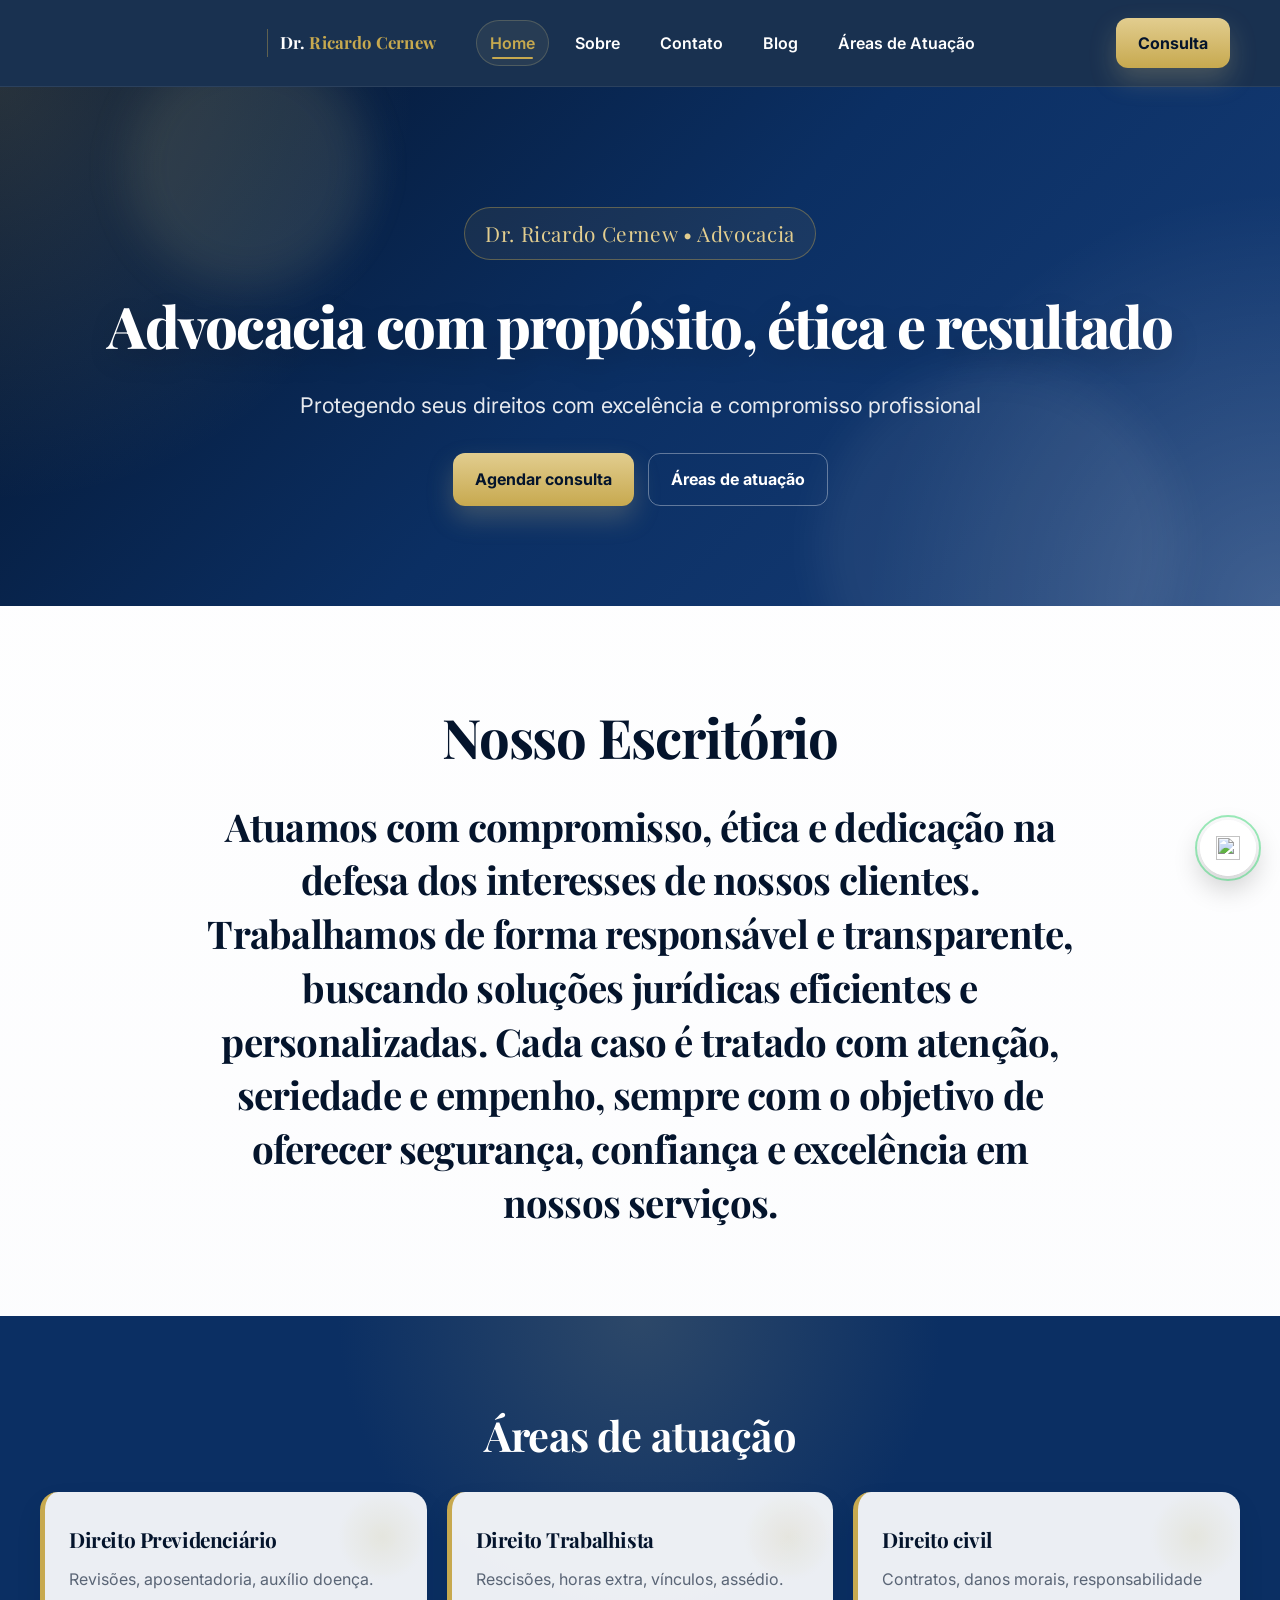
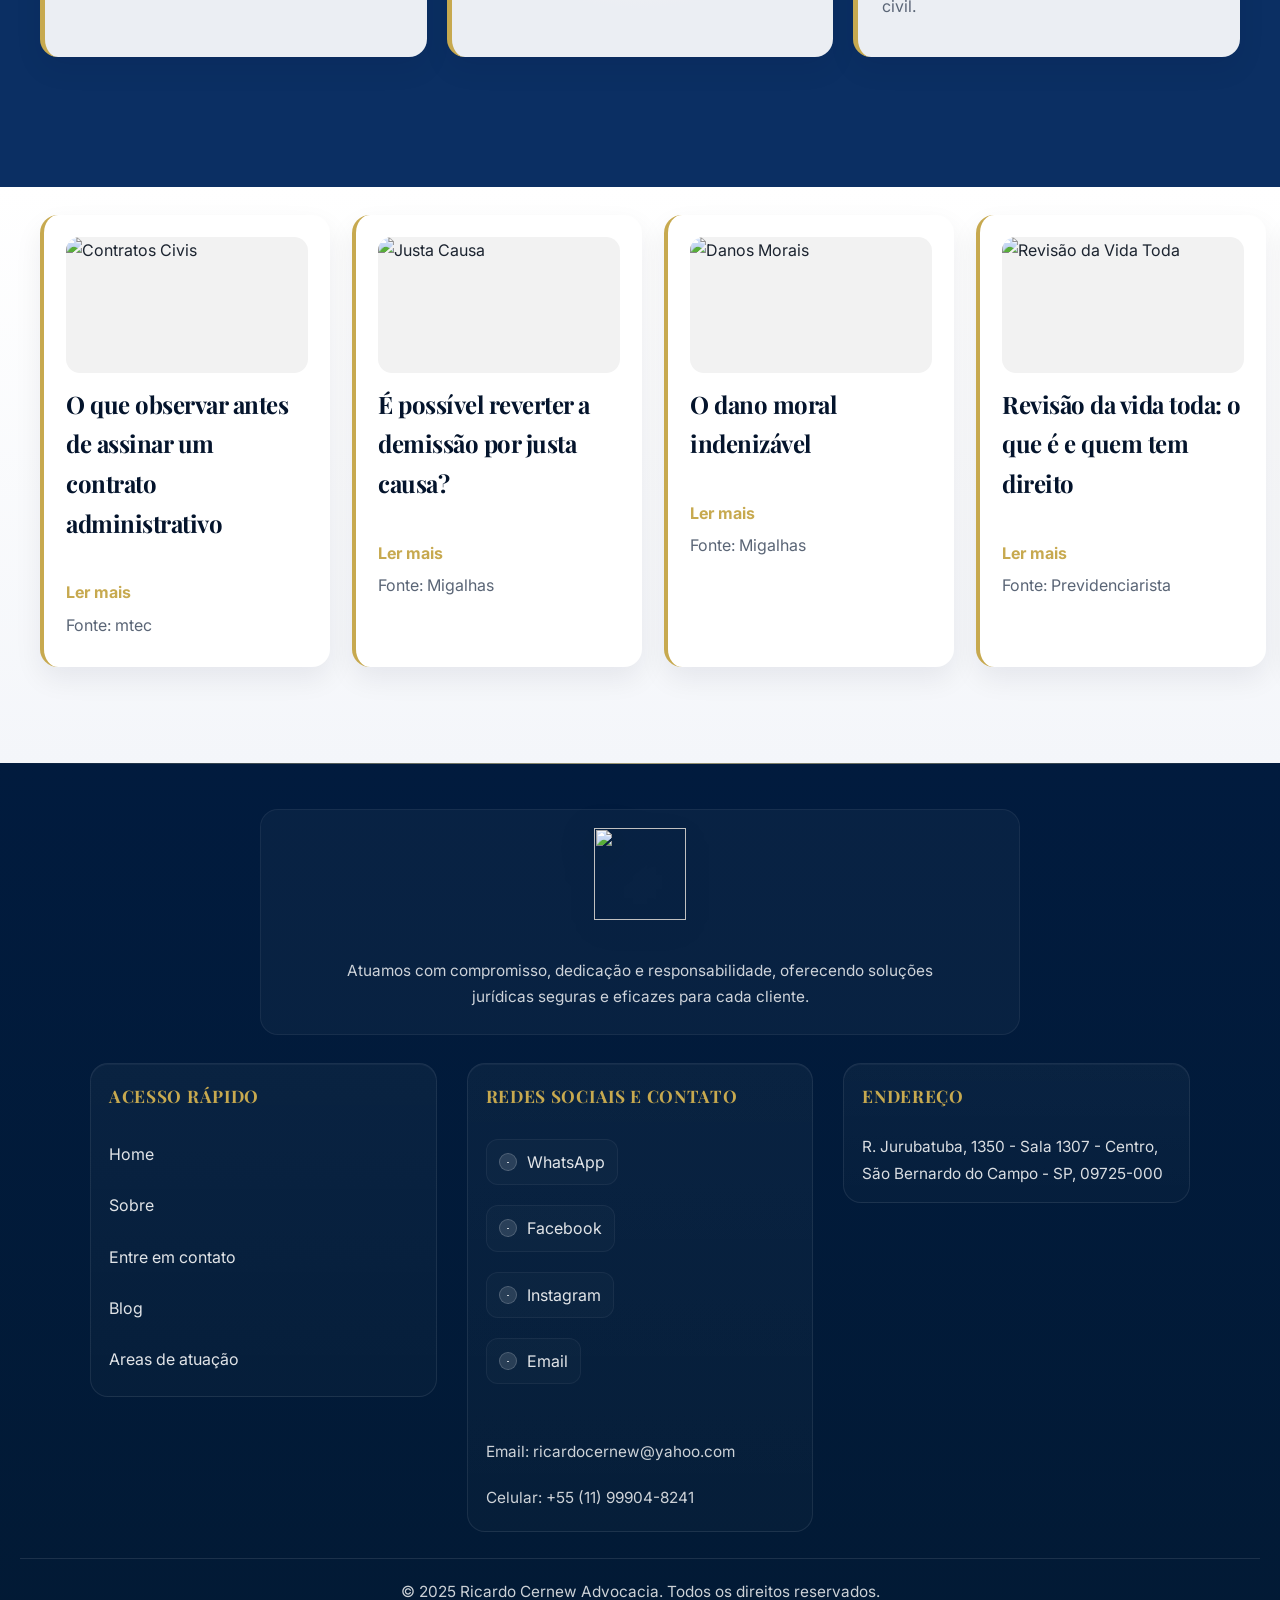
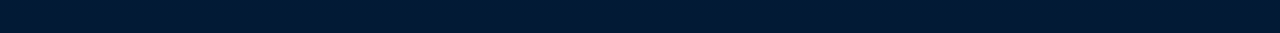
==== index.html @ 45235223 "Add files via upload" ====
<!DOCTYPE html>
<html lang="pt-BR">

<head>
    <meta charset="UTF-8">
    <meta name="viewport" content="width=device-width, initial-scale=1.0">
    <title>Ricardo Cernew</title>
    <link rel="stylesheet" href="style.css">
</head>

<body>




    <!--cabeçario-->
    <header class="menu-header">
        <div class="menu-left">
            <a href="index.html">
                <img src="icons/logo nome ricardo.png" alt="">
            </a>
            <span class="nome-doutor">Dr. <span>Ricardo Cernew</span></span>
            <!--<h2>RICARDO CERNEW</h2>-->
        </div>

        <nav class="menu-center">
            <a href="index.html" class="ativo">Home</a>
            <a href="sobre.html" class="nav-center">Sobre</a>
            <a href="contato.html" class="nav-center">Contato</a>
            <a href="blog.html" class="nav-center">Blog</a>
            <a href="atuação.html" class="nav-center">Áreas de Atuação</a>
        </nav>

        <div class="menu-right">
            <a href="login.html" class="btn-consulta">Consulta</a>
        </div>
    </header>

    <!--fim cabeçario-->






    <!--conteudo-->

    <section class="hero">
        <div>
            <span class="kicker">Dr. Ricardo Cernew • Advocacia</span>
            <h1>Advocacia com propósito, ética e resultado</h1>
            <p>Protegendo seus direitos com excelência e compromisso profissional</p>
            <div class="hero-actions">
                <a href="contato.html" class="btn-consulta">Agendar consulta</a>
                <a href="atuação.html" class="btn-outline">Áreas de atuação</a>
            </div>
        </div>
    </section>


    <section> <!--sobre-->
        <h1>Nosso Escritório</h1>
        <h2>Atuamos com compromisso, ética e dedicação na defesa dos interesses de nossos
            clientes. Trabalhamos de forma responsável e transparente, buscando soluções jurídicas eficientes e
            personalizadas. Cada caso é tratado com atenção, seriedade e empenho, sempre com o objetivo de oferecer
            segurança, confiança e excelência em nossos serviços.

        </h2>
    </section>


    <section id="areas" class="section-hidden">
        <h2>Áreas de atuação</h2>
        <div class="areas">
            <div class="card">
                <h3>Direito Previdenciário</h3>
                <p>Revisões, aposentadoria, auxílio doença.</p>
            </div>
            <div class="card">
                <h3>Direito Trabalhista</h3>
                <p>Rescisões, horas extra, vínculos, assédio.</p>
            </div>
            <div class="card">
                <h3>Direito civil</h3>
                <p>Contratos, danos morais, responsabilidade civil.</p>
            </div>
        </div>
    </section>




    <div class="carousel-container">
        <div class="carousel">

            <article class="post">
                <div class="img-wrapper">
                    <img src="img1/businessman-reading-contract-closeup.jpg" alt="Contratos Civis">
                </div>
                <h2>O que observar antes de assinar um contrato administrativo</h2>
                <div class="fimpost">
                    <a class="lermais"
                        href="https://mtec.com.vc/blog/o-que-observar-antes-de-assinar-um-contrato-administrativo/">Ler
                        mais</a>
                        <p class="fonte">Fonte: mtec</p>
                </div>
            </article>

            <article class="post">
                <div class="img-wrapper">
                    <img src="img1/business-people-shaking-hands-together.jpg" alt="Justa Causa">
                </div>
                <h2>É possível reverter a demissão por justa causa?</h2>
                <div class="fimpost">
                    <a class="lermais"
                        href="https://www.migalhas.com.br/depeso/406994/e-possivel-reverter-a-demissao-por-justa-causa">Ler
                        mais</a>
                        <p class="fonte">Fonte: Migalhas</p>
                </div>
            </article>

            <article class="post">
                <div class="img-wrapper">
                    <img src="img1/successful-businessman-working.jpg" alt="Danos Morais">
                </div>
                <h2>O dano moral indenizável</h2>
                <div class="fimpost">
                    <a class="lermais"
                        href="https://www.migalhas.com.br/depeso/394009/o-dano-moral-indenizavel">Ler
                        mais</a>
                        <p class="fonte">Fonte: Migalhas</p>
                </div>
            </article>

            <article class="post">
                <div class="img-wrapper">
                    <img src="img1/wife-visiting-her-ill-husband.jpg" alt="Revisão da Vida Toda">
                </div>
                <h2>Revisão da vida toda: o que é e quem tem direito</h2>
                <div class="fimpost">
                    <a class="lermais"
                        href="https://previdenciarista.com/blog/revisao-vida-toda-inteira/">Ler
                        mais</a>
                    <p class="fonte">Fonte: Previdenciarista</p>
                </div>
            </article>

            <article class="post">
                <div class="img-wrapper">
                    <img src="img1/closeup-financial-consultant-going-through-paperwork-meeting-with-client.jpg"
                        alt="Auxílio Doença">
                </div>
                <h2>Auxílio doença e benefício por incapacidade, qual a diferença?</h2>
                <div class="fimpost">
                    <a class="lermais"
                        href="https://previdenciarista.com/blog/auxilio-doenca/">Ler
                        mais</a>
                    <p class="fonte">Fonte: Previdenciarista</p>
                </div>
            </article>
            <article class="post">
                <div class="img-wrapper">
                    <img src="img1/businessman-reading-contract-closeup.jpg" alt="Contratos Civis">
                </div>
                <h2>O que observar antes de assinar um contrato administrativo</h2>
                <div class="fimpost">
                    <a class="lermais"
                        href="https://mtec.com.vc/blog/o-que-observar-antes-de-assinar-um-contrato-administrativo/">Ler
                        mais</a>
                        <p class="fonte">Fonte: mtec</p>
                </div>
            </article>

            <article class="post">
                <div class="img-wrapper">
                    <img src="img1/business-people-shaking-hands-together.jpg" alt="Justa Causa">
                </div>
                <h2>É possível reverter a demissão por justa causa?</h2>
                <div class="fimpost">
                    <a class="lermais"
                        href="https://www.migalhas.com.br/depeso/406994/e-possivel-reverter-a-demissao-por-justa-causa">Ler
                        mais</a>
                        <p class="fonte">Fonte: Migalhas</p>
                </div>
            </article>

            <article class="post">
                <div class="img-wrapper">
                    <img src="img1/successful-businessman-working.jpg" alt="Danos Morais">
                </div>
                <h2>O dano moral indenizável</h2>
                <div class="fimpost">
                    <a class="lermais"
                        href="https://www.migalhas.com.br/depeso/394009/o-dano-moral-indenizavel">Ler
                        mais</a>
                        <p class="fonte">Fonte: Migalhas</p>
                </div>
            </article>

            <article class="post">
                <div class="img-wrapper">
                    <img src="img1/wife-visiting-her-ill-husband.jpg" alt="Revisão da Vida Toda">
                </div>
                <h2>Revisão da vida toda: o que é e quem tem direito</h2>
                <div class="fimpost">
                    <a class="lermais"
                        href="https://previdenciarista.com/blog/revisao-vida-toda-inteira/">Ler
                        mais</a>
                    <p class="fonte">Fonte: Previdenciarista</p>
                </div>
            </article>

            <article class="post">
                <div class="img-wrapper">
                    <img src="img1/closeup-financial-consultant-going-through-paperwork-meeting-with-client.jpg"
                        alt="Auxílio Doença">
                </div>
                <h2>Auxílio doença e benefício por incapacidade, qual a diferença?</h2>
                <div class="fimpost">
                    <a class="lermais"
                        href="https://previdenciarista.com/blog/auxilio-doenca/">Ler
                        mais</a>
                    <p class="fonte">Fonte: Previdenciarista</p>
                </div>
            </article>
        </div>
    </div>

    <!--fim conteudo-->
    
    <!--rodapé-->

    <footer>


        <div class="frase"><!--logotipo e frase do ricardo-->
            <img src="icons/logo ricardo.jpg" alt=""> <br>

            <!--<p>“Defendendo seus direitos com seriedade, integridade e dedicação.”</p> -->
            <p>Atuamos com compromisso, dedicação e responsabilidade, oferecendo soluções jurídicas seguras e eficazes
                para cada cliente.</p>
        </div>



        <div class="rodape">

            <div class="acesso-rapido">
                <h3>Acesso rápido</h3>

                <a href="index.html">Home</a>
                <a href="sobre.html">Sobre</a>
                <a href="contato.html">Entre em contato</a> 
                <a href="blog.html">Blog</a>
                <a href="atuação.html">Areas de atuação</a>
            </div>

            <div class="rede-social">

                <h3>Redes sociais e contato</h3>

                <!--icones das redes sociais-->
                <a href="https://wa.me/5511999048241" target="_blank">
                    <img src="icons/icon whatsapp.png" alt="" class="icone"> WhatsApp <!--watsapp-->
                </a>

                <a href="https://facebook.com/ricardocernew.2020" target="_blank">
                    <img src="icons/icon facebook.png" alt="" class="icone"> Facebook <!--facebook-->
                </a>

                <a href="https://instagram.com/ricardocernewadvocacia" target="_blank">
                    <img src="icons/icon instagram.png" alt="" class="icone"> Instagram <!--instagran-->
                </a>

                <a href="mailto:ricardocernew@yahoo.com" target="_blank">
                    <img src="icons/icon email.png" alt="" class="icone"> Email <!--email-->
                </a>
                <br>

                <p>Email: ricardocernew@yahoo.com</p>
                <p>Celular: +55 (11) 99904-8241</p>

            </div>


            <div class="endereço">
                <h3>Endereço</h3>
                <p>R. Jurubatuba, 1350 - Sala 1307 - Centro, São Bernardo do Campo - SP, 09725-000</p>

            </div>


        </div>



        <div class="copy">
            <p>&copy; 2025 Ricardo Cernew Advocacia. Todos os direitos reservados.</p>
        </div>

    </footer>


    <!-- fim rodapé-->



    <div> <!--icone watsapp fixo final da pagina-->
        <a href="https://wa.me/5511999048241" class="whatsapp-flutuante" target="_blank">
            <img src="icons/icon whatsapp.png" alt="">
        </a>

    </div>


    <script src="js/site.js"></script>
    <script src="js/index.js"></script>



</body>

</html>
---- style.css ----
@import url("https://fonts.googleapis.com/css2?family=Playfair+Display:wght@600;700;800&family=Inter:wght@400;500;600;700;800&display=swap");

:root {
  --navy-950: #04142c;
  --navy-900: #0b2f63;
  --navy-800: #173e79;
  --gold-500: #ad8a3f;
  --gold-400: #c7a94f;
  --gold-300: #e2cd8f;
  --offwhite: #f7f8fb;
  --white: #ffffff;
  --text: #1c2430;
  --muted: #5a6576;
  --soft-border: rgba(4, 20, 44, 0.1);
  --soft-shadow: 0 20px 44px rgba(4, 20, 44, 0.1);
  --card-shadow: 0 12px 28px rgba(4, 20, 44, 0.07);
  --font-serif: "Playfair Display", "Georgia", serif;
  --font-sans: "Inter", "Segoe UI", Arial, Helvetica, sans-serif;
}

/* RESET & BASE */
* {
  box-sizing: border-box;
}

html {
  scroll-behavior: smooth;
}

body {
  margin: 0;
  background: linear-gradient(180deg, #fff 0%, #f8f9fc 100%);
  color: var(--text);
  font-family: var(--font-sans);
  line-height: 1.65;
  -webkit-font-smoothing: antialiased;
}

/* Assinatura / nome do Dr. Ricardo Cernew em destaque */
.assinatura {
  font-family: var(--font-serif);
  font-weight: 700;
}

.destaque-dourado {
  color: var(--gold-400);
}

/* Sistema de animação por scroll (reveal) */
.reveal {
  opacity: 0;
  transform: translateY(24px);
  transition: opacity 0.7s ease, transform 0.7s ease;
  will-change: opacity, transform;
}

.reveal.is-visible {
  opacity: 1;
  transform: translateY(0);
}

.reveal-stagger.is-visible > * {
  animation: fadeUp 0.6s ease both;
}

.reveal-stagger.is-visible > *:nth-child(1) { animation-delay: 0.02s; }
.reveal-stagger.is-visible > *:nth-child(2) { animation-delay: 0.1s; }
.reveal-stagger.is-visible > *:nth-child(3) { animation-delay: 0.18s; }
.reveal-stagger.is-visible > *:nth-child(4) { animation-delay: 0.26s; }
.reveal-stagger.is-visible > *:nth-child(5) { animation-delay: 0.34s; }
.reveal-stagger.is-visible > *:nth-child(6) { animation-delay: 0.42s; }

@media (prefers-reduced-motion: reduce) {
  .reveal, .reveal-stagger > * {
    opacity: 1 !important;
    transform: none !important;
    animation: none !important;
    transition: none !important;
  }
}

img {
  max-width: 100%;
  display: block;
}

a {
  transition: color 0.2s ease, transform 0.2s ease, box-shadow 0.2s ease, background 0.2s ease;
}

h1,
h2,
h3 {
  color: var(--navy-950);
  margin: 0 0 14px;
  letter-spacing: -0.02em;
  font-family: var(--font-serif);
}

p {
  color: var(--muted);
  line-height: 1.7;
  margin: 6px 0;
}

button,
.btn,
input,
select,
textarea {
  font: inherit;
}

/* Layout global */
section,
.previdenciario,
.trabalhista,
.civil {
  padding: 84px 40px;
  background: transparent;
}

section h1 {
  font-size: clamp(2.2rem, 3vw + 1rem, 3.4rem);
  text-align: center;
  margin-bottom: 18px;
}

section h2 {
  max-width: 900px;
  margin: 0 auto;
  text-align: center;
  font-size: clamp(1.5rem, 2vw + 0.8rem, 2.5rem);
  line-height: 1.4;
  font-weight: 700;
}

.section-hidden {
  background: radial-gradient(circle at top, rgba(199, 186, 131, 0.18), rgba(11, 47, 99, 0.95) 38%), #0b2f63;
  padding: 90px 40px 100px;
}

.section-hidden h2 {
  color: white;
  font-size: clamp(2rem, 2vw + 1rem, 3rem);
  margin-bottom: 28px;
}

.areas {
  display: grid;
  grid-template-columns: repeat(3, minmax(0, 1fr));
  gap: 20px;
  max-width: 1200px;
  margin: 0 auto;
}

.carousel-container {
  width: 100%;
  overflow: hidden;
  background: linear-gradient(180deg, #ffffff 0%, #f4f6fa 100%);
  padding-bottom: 14px;
}

.carousel {
  display: flex;
  gap: 22px;
  align-items: stretch;
  padding: 18px 40px 44px;
}

.carousel .post {
  min-width: 290px;
  max-width: 350px;
  display: flex;
  flex-direction: column;
  gap: 12px;
}

main.card[role="main"],
.container,
.faq {
  font-family: "Segoe UI", Arial, Helvetica, sans-serif;
}

.container {
  max-width: 1100px;
  margin: 0 auto 28px;
  padding: 0 20px;
}

.container > .card {
  display: grid;
  grid-template-columns: 1fr 1.25fr;
  gap: 28px;
  align-items: center;
  padding: 28px;
  border-left: 5px solid var(--gold-400);
  border-radius: 18px;
  background: rgba(255, 255, 255, 0.9);
  box-shadow: var(--soft-shadow);
}

.container .address {
  color: var(--muted);
  margin-top: 8px;
  font-size: 1.06rem;
}

.container .actions {
  display: flex;
  flex-wrap: wrap;
  gap: 12px;
  margin-top: 16px;
}

.container .meta {
  color: #7b8594;
  font-size: 13px;
  margin-top: 12px;
}

.areas .card {
  background: rgba(255, 255, 255, 0.92);
  border-left: 5px solid var(--gold-400);
  padding: 30px 24px;
  border-radius: 18px;
  box-shadow: var(--card-shadow);
  transition: transform 0.25s ease, box-shadow 0.25s ease;
  position: relative;
  overflow: hidden;
}

.areas .card::before {
  content: "";
  position: absolute;
  top: 0;
  right: 0;
  width: 90px;
  height: 90px;
  background: radial-gradient(circle, rgba(199, 186, 131, 0.18), transparent 70%);
  pointer-events: none;
}

.areas .card:hover,
.valores .card:hover,
.carousel .post:hover,
.posts .post:hover,
.depoimentos .cards .card:hover {
  transform: translateY(-6px);
  box-shadow: 0 18px 36px rgba(1, 27, 62, 0.16);
}

.areas h3 {
  font-size: 1.3rem;
  margin-bottom: 10px;
}

.carousel {
  padding: 28px 40px 52px;
}

.carousel .post {
  border-radius: 18px;
  transition: transform 0.25s ease, box-shadow 0.25s ease;
  box-shadow: var(--card-shadow);
  border-left: 4px solid var(--gold-400);
  background: #ffffff;
}

section {
  padding: 86px 60px;
}

section.sobre {
  max-width: 1120px;
  margin: 0 auto;
  padding: 82px 20px 70px;
}

section.sobre h1 {
  text-align: center;
  font-weight: 800;
  letter-spacing: -0.06em;
  margin-bottom: 16px;
}

section.sobre p {
  font-size: 1.05rem;
  line-height: 1.8;
  color: var(--muted);
  max-width: 78ch;
  margin: 12px auto;
}

section.sobre h2 {
  text-align: center;
  font-size: clamp(1.8rem, 1.5vw + 1rem, 2.5rem);
  margin: 42px 0 22px;
}

/* Menu / Header */
.menu-header {
  position: sticky;
  top: 0;
  z-index: 1000;
  background: rgba(1, 27, 62, 0.9);
  backdrop-filter: blur(12px);
  -webkit-backdrop-filter: blur(12px);
  color: #fff;
  padding: 18px 50px;
  display: flex;
  align-items: center;
  justify-content: space-between;
  gap: clamp(18px, 3vw, 80px);
  flex-wrap: wrap;
  border-bottom: 1px solid rgba(255, 255, 255, 0.08);
}

.menu-left {
  display: flex;
  align-items: center;
  min-width: 180px;
}

.menu-left a {
  display: inline-flex;
  align-items: center;
}

.menu-left img {
  width: clamp(150px, 16vw, 220px);
  height: auto;
}

.menu-left .nome-doutor {
  font-family: var(--font-serif);
  font-weight: 700;
  font-size: 1.05rem;
  color: #fff;
  letter-spacing: 0.01em;
  margin-left: 12px;
  padding-left: 12px;
  border-left: 1px solid rgba(199, 169, 79, 0.4);
  white-space: nowrap;
}

.menu-left .nome-doutor span {
  color: var(--gold-400);
}

.menu-toggle {
  display: none;
  flex-direction: column;
  justify-content: center;
  gap: 5px;
  width: 40px;
  height: 40px;
  border: none;
  background: transparent;
  cursor: pointer;
  margin-left: auto;
}

.menu-toggle span {
  display: block;
  height: 2px;
  width: 100%;
  background: var(--gold-400);
  border-radius: 2px;
  transition: transform 0.25s ease, opacity 0.25s ease;
}

.menu-toggle.aberto span:nth-child(1) {
  transform: translateY(7px) rotate(45deg);
}

.menu-toggle.aberto span:nth-child(2) {
  opacity: 0;
}

.menu-toggle.aberto span:nth-child(3) {
  transform: translateY(-7px) rotate(-45deg);
}

.menu-center {
  display: flex;
  flex-wrap: wrap;
  align-items: center;
  justify-content: center;
  gap: 8px;
}

.menu-center a {
  color: #fff;
  margin: 0 2px;
  text-decoration: none;
  font-weight: 600;
  padding: 10px 14px;
  border-radius: 999px;
  position: relative;
}

.menu-center a:hover {
  color: var(--gold-400);
  background: rgba(255, 255, 255, 0.04);
}

.menu-center a.ativo {
  color: var(--gold-400);
  background: rgba(199, 186, 131, 0.08);
  box-shadow: inset 0 0 0 1px rgba(199, 186, 131, 0.25);
}

.menu-center a.ativo::after {
  content: "";
  position: absolute;
  left: 16px;
  right: 16px;
  bottom: 7px;
  height: 2px;
  background: var(--gold-400);
  border-radius: 2px;
}

.menu-right {
  margin-left: auto;
}

/* Hero */
.hero {
  position: relative;
  padding: 120px 40px 100px;
  text-align: center;
  background:
    radial-gradient(circle at top left, rgba(199, 186, 131, 0.18), transparent 30%),
    radial-gradient(circle at bottom right, rgba(255, 255, 255, 0.18), transparent 30%),
    linear-gradient(135deg, var(--navy-950) 0%, var(--navy-900) 50%, var(--navy-800) 100%);
  color: #fff;
  overflow: hidden;
}

.hero::before,
.hero::after {
  content: "";
  position: absolute;
  border-radius: 50%;
  filter: blur(20px);
  pointer-events: none;
}

.hero::before {
  width: 240px;
  height: 240px;
  background: rgba(199, 186, 131, 0.12);
  top: -40px;
  left: 10%;
}

.hero::after {
  width: 360px;
  height: 360px;
  background: rgba(255, 255, 255, 0.06);
  bottom: -120px;
  right: 8%;
}

.hero > div {
  position: relative;
  z-index: 1;
  max-width: 1100px;
  margin: 0 auto;
}

.hero .kicker {
  display: inline-flex;
  align-items: center;
  gap: 10px;
  font-family: var(--font-serif);
  font-size: clamp(1rem, 1vw + 0.6rem, 1.3rem);
  color: var(--gold-300);
  letter-spacing: 0.03em;
  margin-bottom: 18px;
  padding: 8px 20px;
  border: 1px solid rgba(199, 169, 79, 0.4);
  border-radius: 999px;
  background: rgba(199, 169, 79, 0.08);
}

.hero h1 {
  color: #fff;
  font-size: clamp(2.5rem, 4.5vw, 4.3rem);
  font-weight: 800;
  letter-spacing: -0.03em;
  margin-bottom: 14px;
  text-shadow: 0 10px 30px rgba(0, 0, 0, 0.2);
}

.hero p {
  color: rgba(255,255,255,0.9);
  font-size: clamp(1rem, 1vw + 0.7rem, 1.35rem);
  max-width: 720px;
  margin: 0 auto;
  line-height: 1.7;
}

.hero-actions {
  display: flex;
  gap: 14px;
  justify-content: center;
  flex-wrap: wrap;
  margin-top: 30px;
}

.btn-outline {
  display: inline-flex;
  align-items: center;
  justify-content: center;
  padding: 12px 22px;
  border-radius: 12px;
  border: 1px solid rgba(255, 255, 255, 0.35);
  color: #fff;
  text-decoration: none;
  font-weight: 700;
  transition: transform 0.2s ease, background 0.2s ease, border-color 0.2s ease;
}

.btn-outline:hover {
  background: rgba(255, 255, 255, 0.08);
  border-color: var(--gold-400);
  transform: translateY(-2px);
}

/* Buttons */
.btn-consulta,
.btn,
button {
  display: inline-flex;
  align-items: center;
  justify-content: center;
  text-decoration: none;
  border: none;
  border-radius: 12px;
  font-weight: 700;
  cursor: pointer;
  transition: transform 0.2s ease, box-shadow 0.2s ease, background 0.2s ease, color 0.2s ease;
}

.btn-consulta {
  background: linear-gradient(180deg, var(--gold-300) 0%, var(--gold-400) 100%);
  color: var(--navy-950);
  padding: 12px 22px;
  box-shadow: 0 12px 26px rgba(199, 186, 131, 0.26);
}

.btn-consulta:hover,
button:hover,
.btn:hover {
  transform: translateY(-2px);
  box-shadow: 0 12px 26px rgba(1, 27, 62, 0.18);
}

.card,
.post {
  background: #fff;
  border-left: 4px solid var(--gold-400);
  padding: 22px;
  border-radius: 18px;
  box-shadow: var(--card-shadow);
  margin-bottom: 30px;
  overflow: hidden;
}

button,
.btn {
  background: var(--navy-950);
  color: #fff;
  padding: 12px 18px;
  border-radius: 12px;
  font-weight: 700;
}

button:hover,
.btn:hover {
  background: var(--navy-900);
  color: #fff;
}

.post img,
.card img {
  width: 100%;
  border-radius: 12px;
  object-fit: cover;
}

.img-wrapper {
  width: 100%;
  aspect-ratio: 16/9;
  overflow: hidden;
  border-radius: 14px;
  background: #f2f2f2;
}

.img-wrapper img {
  width: 100%;
  height: 100%;
  object-fit: cover;
}

.posts {
  max-width: 1240px;
  margin: 0 auto;
  padding: 60px 20px;
  background: transparent;
  display: grid;
  grid-template-columns: repeat(2, minmax(0, 1fr));
  gap: 22px;
}

.posts .post {
  display: flex;
  flex-direction: column;
  justify-content: space-between;
  padding: 32px 28px;
  min-height: 100%;
}

.posts .post img {
  max-height: 240px;
  width: 100%;
  object-fit: cover;
  margin-top: 18px;
}

.posts .post h2 {
  font-size: clamp(1.35rem, 1vw + 0.85rem, 1.9rem);
  line-height: 1.35;
  margin-bottom: 12px;
}

.posts .post p {
  font-size: 0.96rem;
  color: var(--muted);
}

.posts .post .fonte {
  font-size: 12px;
  color: #7d8593;
  margin-top: 10px;
}

.depoimentos .cards {
  display: grid;
  grid-template-columns: repeat(12, 1fr);
  gap: 18px;
  align-items: stretch;
}

.depoimentos .cards .card {
  grid-column: span 6;
  border-left: 5px solid var(--gold-400);
  border-radius: 18px;
  padding: 24px;
  margin-bottom: 0;
  box-shadow: var(--card-shadow);
}

.perfil {
  display: flex;
  align-items: center;
  gap: 12px;
  margin-bottom: 8px;
}

.foto {
  width: 46px;
  height: 46px;
  border-radius: 50%;
  display: grid;
  place-items: center;
  font-weight: 800;
  color: var(--navy-950);
  background: rgba(199, 186, 131, 0.22);
  border: 1px solid rgba(199, 186, 131, 0.7);
}

.perfil h3 {
  margin: 0;
  font-size: 1rem;
  font-weight: 800;
}

.perfil img,
.icogoogle,
.ico-google img,
.google {
  width: 20px !important;
  height: 20px !important;
  object-fit: contain !important;
  opacity: 0.95;
}

.stars {
  font-size: 14px;
  letter-spacing: 2.5px;
  color: var(--gold-400);
  margin: 8px 0 12px;
}

.avaliacoes {
  margin: 50px auto 0;
  display: block;
  padding: 14px 24px;
  border-radius: 12px;
  min-width: 260px;
  box-shadow: 0 12px 25px rgba(1, 27, 62, 0.1);
}

.input-box {
  margin: 14px 0;
}

.input-box label {
  font-weight: 700;
  color: var(--navy-950);
  display: block;
  margin-bottom: 6px;
}

input,
select,
textarea {
  width: 100%;
  padding: 12px 14px;
  border-radius: 12px;
  border: 1px solid rgba(1, 27, 62, 0.16);
  background: #fff;
  transition: border-color 0.2s ease, box-shadow 0.2s ease;
}

input:focus,
textarea:focus,
select:focus {
  outline: none;
  border-color: rgba(199, 186, 131, 0.9);
  box-shadow: 0 0 0 4px rgba(199, 186, 131, 0.2);
}

/* WhatsApp floating */
.whatsapp-flutuante {
  position: fixed;
  right: 24px;
  bottom: 24px;
  width: 56px;
  height: 56px;
  display: flex;
  align-items: center;
  justify-content: center;
  background: rgba(255,255,255,0.96);
  backdrop-filter: blur(8px);
  -webkit-backdrop-filter: blur(8px);
  border-radius: 50%;
  text-decoration: none;
  box-shadow: 0 12px 28px rgba(0, 0, 0, 0.2);
  border: 1px solid rgba(255, 255, 255, 0.5);
  z-index: 9999;
}

.whatsapp-flutuante img {
  width: 24px;
  height: 24px;
  object-fit: contain;
  opacity: 0.95;
}

.whatsapp-flutuante:hover {
  background: rgba(220, 248, 198, 0.9);
  transform: translateY(-2px);
  box-shadow: 0 16px 30px rgba(0, 0, 0, 0.25);
}

.whatsapp-flutuante::before {
  content: "";
  position: absolute;
  inset: -6px;
  border-radius: 50%;
  border: 2px solid rgba(37, 211, 102, 0.45);
  animation: pulseWpp 2.4s ease-out infinite;
}

@keyframes pulseWpp {
  0% { transform: scale(0.9); opacity: 0.8; }
  70% { transform: scale(1.35); opacity: 0; }
  100% { opacity: 0; }
}

@media (prefers-reduced-motion: reduce) {
  .whatsapp-flutuante::before { animation: none; }
}

main.card[role="main"] {
  max-width: 960px;
  margin: 46px auto 24px;
  padding: 36px 30px;
  border-left-width: 5px;
  border-radius: 20px;
  box-shadow: var(--soft-shadow);
}

main.card[role="main"] #title {
  font-size: clamp(2rem, 2vw + 1rem, 3rem);
  margin-bottom: 10px;
}

main.card[role="main"] .lead {
  color: var(--muted);
  max-width: 72ch;
  margin-bottom: 22px;
}

#contactForm input,
#contactForm select,
#contactForm textarea {
  width: 100%;
  padding: 12px 13px;
  border-radius: 12px;
  border: 1px solid rgba(1, 27, 62, 0.16);
  background: #ffffff;
  color: var(--text);
}

#contactForm textarea {
  min-height: 120px;
  resize: vertical;
}

#contactForm .error {
  font-size: 12px;
  color: #9b1c1c;
  margin: 7px 0 0;
}

#contactForm .actions {
  grid-column: 1 / -1;
  margin-top: 8px;
  display: flex;
  flex-wrap: wrap;
  gap: 12px;
  align-items: center;
}

#contactForm .hint {
  color: #7b8594;
  font-weight: 600;
}

.valores {
  display: grid;
  grid-template-columns: repeat(3, minmax(0, 1fr));
  gap: 18px;
  margin-top: 24px;
}

.valores .card {
  background: rgba(255,255,255,0.95);
  border-left-width: 5px;
  border-radius: 18px;
  padding: 26px 22px;
  box-shadow: var(--card-shadow);
  transition: transform 0.25s ease, box-shadow 0.25s ease;
}

.valores .card h3 {
  font-size: 1.2rem;
  margin-bottom: 10px;
}

.valores .card p {
  margin: 0;
  color: var(--muted);
}

.depoimentos {
  padding: 84px 40px;
  background: linear-gradient(180deg, #ffffff 0%, #f4f7fb 100%);
}

.depoimentos h2 {
  font-size: clamp(2rem, 2vw + 1rem, 3rem);
  margin-bottom: 28px;
}

.auth-wrap {
  min-height: 60vh;
  display: flex;
  align-items: center;
  justify-content: center;
  padding: 70px 20px;
  background: radial-gradient(circle at top, rgba(199, 169, 79, 0.08), transparent 45%), var(--offwhite);
}

.auth-box,
#cadastro-area,
#login-area {
  max-width: 440px;
  width: 100%;
  margin: 0 auto;
  background: #fff;
  padding: 34px 30px;
  border-radius: 20px;
  box-shadow: var(--soft-shadow);
  border-left: 5px solid var(--gold-400);
}

.auth-box h2 {
  text-align: center;
  margin-bottom: 6px;
}

.auth-sub {
  text-align: center;
  margin-bottom: 22px;
  font-size: 0.94rem;
}

.auth-divisor {
  display: flex;
  align-items: center;
  gap: 12px;
  margin: 18px 0;
  color: #9aa4b2;
  font-size: 0.85rem;
}

.auth-divisor::before,
.auth-divisor::after {
  content: "";
  flex: 1;
  height: 1px;
  background: rgba(4, 20, 44, 0.1);
}

.auth-box .btn {
  width: 100%;
  margin-top: 6px;
}

.auth-box .link {
  text-align: center;
  color: var(--navy-900);
}

.social-login {
  padding: 12px 14px;
  border: 1px solid rgba(1, 27, 62, 0.12);
  border-radius: 12px;
  margin: 10px 0;
  background: #fafbfd;
  font-weight: 600;
  cursor: pointer;
  text-align: center;
  transition: transform 0.2s ease, background 0.2s ease, border-color 0.2s ease;
}

.social-login:hover {
  background: #fff;
  border-color: var(--gold-400);
  transform: translateY(-2px);
}

#contactForm {
  display: grid;
  grid-template-columns: 1fr 1fr;
  gap: 14px 16px;
  margin-top: 10px;
}

#contactForm > div {
  margin: 0;
}

#contactForm label {
  display: block;
  font-size: 13px;
  font-weight: 700;
  color: var(--navy-950);
  margin-bottom: 6px;
}

#contactForm .full {
  grid-column: 1 / -1;
}

.map-wrap {
  border-radius: 18px;
  overflow: hidden;
  background: #f2f2f2;
  min-height: 320px;
  border: 1px solid rgba(1, 27, 62, 0.1);
  box-shadow: inset 0 0 0 1px rgba(255,255,255,0.5);
}

.faq {
  max-width: 1020px;
  margin: 0 auto 70px;
  padding: 10px 20px 0;
  background: transparent;
}

.faq h2 {
  font-size: clamp(1.9rem, 1vw + 1.1rem, 2.6rem);
  margin: 10px 0 18px;
}

.faq-item {
  background: rgba(255,255,255,0.94);
  border: 1px solid rgba(1, 27, 62, 0.08);
  border-radius: 18px;
  box-shadow: 0 10px 24px rgba(1, 27, 62, 0.06);
  overflow: hidden;
  margin-bottom: 12px;
}

.faq-pergunta {
  width: 100%;
  text-align: left;
  background: transparent;
  color: var(--navy-950);
  padding: 18px 18px;
  border: 0;
  border-radius: 0;
  font-weight: 800;
  cursor: pointer;
}

.faq-pergunta:hover {
  background: rgba(1, 27, 62, 0.04);
  color: var(--navy-950);
}

.faq-resposta {
  padding: 0 18px 18px;
  color: var(--muted);
  line-height: 1.7;
}

.previdenciario,
.trabalhista,
.civil {
  max-width: 1120px;
  margin: 0 auto;
  padding: 90px 20px;
  gap: 34px;
  display: grid;
  grid-template-columns: 1fr 1.2fr;
  align-items: center;
}

.previdenciario h2,
.trabalhista h2,
.civil h2 {
  font-size: clamp(2rem, 1vw + 1.3rem, 2.8rem);
  font-weight: 800;
  letter-spacing: -0.04em;
  margin-bottom: 12px;
  position: relative;
}

.previdenciario h2::after,
.trabalhista h2::after,
.civil h2::after {
  content: "";
  width: 84px;
  height: 4px;
  background: linear-gradient(90deg, var(--gold-400), rgba(199, 186, 131, 0.35));
  display: block;
  margin-top: 10px;
  border-radius: 999px;
}

.previdenciario p,
.trabalhista p,
.civil p {
  font-size: 1.02rem;
  line-height: 1.8;
  color: var(--muted);
}

.previdenciario img,
.trabalhista img,
.civil img {
  width: 100%;
  aspect-ratio: 4/3;
  object-fit: cover;
  border-radius: 18px;
  box-shadow: var(--soft-shadow);
}

.previdenciario h3,
.trabalhista h3,
.civil h3 {
  font-size: 1.15rem;
  font-weight: 700;
  margin-top: 24px;
}

.previdenciario ul,
.trabalhista ul,
.civil ul {
  padding-left: 20px;
  margin-top: 12px;
}

.previdenciario li,
.trabalhista li,
.civil li {
  font-weight: 700;
  margin-top: 10px;
  color: var(--navy-950);
}

.previdenciario li + p,
.trabalhista li + p,
.civil li + p {
  margin-left: 8px;
  font-size: 0.94rem;
  color: var(--muted);
}

/* Footer */
footer {
  background: linear-gradient(180deg, #011b3e 0%, #021a35 100%);
  color: #fff;
  padding: 46px 20px 22px;
  position: relative;
}

footer::before {
  content: "";
  position: absolute;
  inset: 0 0 auto 0;
  height: 1px;
  background: linear-gradient(90deg, transparent, rgba(199, 186, 131, 0.8), transparent);
}

footer h3 {
  color: var(--gold-400);
  margin: 0 0 14px;
  font-size: 1.08rem;
  letter-spacing: 0.04em;
  text-transform: uppercase;
}

footer a {
  color: rgba(255, 255, 255, 0.88);
  text-decoration: none;
  margin: 6px 0;
  display: inline-flex;
  align-items: center;
  gap: 10px;
  width: fit-content;
  padding: 2px 0;
  border-bottom: 1px solid transparent;
}

footer a:hover {
  color: var(--gold-400);
  border-color: rgba(199, 186, 131, 0.7);
}

footer p {
  color: rgba(255, 255, 255, 0.8);
  font-size: 0.96rem;
}

.frase {
  display: flex;
  flex-direction: column;
  align-items: center;
  text-align: center;
  max-width: 760px;
  margin: 0 auto 28px;
  padding: 18px 20px 24px;
  border-radius: 18px;
  background: rgba(255, 255, 255, 0.03);
  border: 1px solid rgba(255, 255, 255, 0.06);
}

.frase img {
  width: 92px;
  height: 92px;
  object-fit: contain;
  margin-bottom: 12px;
  filter: drop-shadow(0 8px 18px rgba(0, 0, 0, 0.18));
}

.frase p {
  max-width: 620px;
  margin: 0;
  line-height: 1.7;
}

.rodape {
  display: grid;
  grid-template-columns: repeat(3, minmax(0, 1fr));
  gap: 30px;
  max-width: 1100px;
  margin: 0 auto;
  align-items: start;
}

.rodape img {
  width: 18px;
  height: 18px;
  object-fit: contain;
  display: inline-block;
  vertical-align: middle;
  filter: brightness(0) invert(1);
}

.rodape div {
  max-width: 400px;
  margin: 0;
}

.acesso-rapido,
.rede-social,
.endereço {
  display: flex;
  flex-direction: column;
  gap: 8px;
  padding: 18px 18px 14px;
  border-radius: 18px;
  background: linear-gradient(180deg, rgba(255,255,255,0.035), rgba(255,255,255,0.02));
  border: 1px solid rgba(255, 255, 255, 0.08);
  box-shadow: inset 0 1px 0 rgba(255,255,255,0.04);
}

.rede-social a {
  display: inline-flex;
  align-items: center;
  gap: 10px;
  padding: 9px 12px;
  border-radius: 12px;
  background: rgba(255, 255, 255, 0.02);
  border: 1px solid rgba(255, 255, 255, 0.05);
  transition: transform 0.2s ease, background 0.2s ease, border-color 0.2s ease;
}

.rede-social a:hover {
  background: rgba(199, 186, 131, 0.08);
  border-color: rgba(199, 186, 131, 0.22);
  transform: translateX(2px);
}

.rede-social .icone {
  width: 18px;
  height: 18px;
  padding: 7px;
  border-radius: 10px;
  background: rgba(199, 186, 131, 0.12);
  border: 1px solid rgba(199, 186, 131, 0.18);
  display: inline-flex;
  align-items: center;
  justify-content: center;
}

.endereço p {
  margin: 0;
  color: rgba(255, 255, 255, 0.85);
  line-height: 1.8;
}

.copy {
  text-align: center;
  margin-top: 26px;
  padding-top: 14px;
  border-top: 1px solid rgba(255, 255, 255, 0.1);
  color: rgba(255, 255, 255, 0.7);
  font-size: 0.9rem;
}

.lermais {
  display: inline-block;
  margin-top: 10px;
  color: var(--gold-400);
  font-weight: 700;
  text-decoration: none;
}

.lermais:hover {
  text-decoration: underline;
}

.ico-google {
  margin-left: auto;
  display: flex;
  align-items: center;
}

.link {
  color: var(--navy-950);
  font-weight: 700;
  cursor: pointer;
  margin-top: 14px;
}

#sendBtn {
  background: var(--navy-950);
  color: #ffffff;
  border-radius: 12px;
  padding: 12px 18px;
}

#copyBtn.secondary {
  background: transparent;
  color: var(--navy-950);
  border: 1px solid rgba(1, 27, 62, 0.2);
  border-radius: 12px;
  padding: 12px 18px;
}

#sendBtn:hover {
  background: var(--navy-900);
  color: #ffffff;
}

#copyBtn.secondary:hover {
  background: rgba(1, 27, 62, 0.04);
  color: var(--navy-950);
}

#status.success {
  color: #1a7a4b;
  font-weight: 700;
}

#mapFrame {
  width: 100%;
  height: 100%;
  min-height: 320px;
  border: 0;
  display: block;
}

/* Página consulta */
.container:has(.consulta-box) {
  display: grid;
  grid-template-columns: 1fr 1fr;
  gap: 22px;
  margin-top: 40px;
  align-items: start;
}

.consulta-box,
.agenda-container {
  background: #ffffff;
  border-left: 5px solid var(--gold-400);
  border-radius: 18px;
  padding: 26px;
  box-shadow: 0 10px 26px rgba(1, 27, 62, 0.1);
  border: 1px solid rgba(1, 27, 62, 0.1);
}

#numeroProcesso {
  width: 100%;
  padding: 12px;
  border-radius: 12px;
  border: 1px solid rgba(1, 27, 62, 0.18);
  margin-bottom: 14px;
  font-size: 14px;
}

#numeroProcesso:focus {
  outline: none;
  border-color: var(--gold-400);
  box-shadow: 0 0 0 4px rgba(199, 186, 131, 0.22);
}

.consulta-box > button {
  width: 100%;
  background: var(--navy-950);
  color: #ffffff;
  padding: 12px;
  border-radius: 12px;
  border: none;
  font-weight: 700;
  cursor: pointer;
  transition: all 0.2s ease;
}

.consulta-box > button:hover {
  background: var(--gold-400);
  color: var(--navy-950);
}

.resultado {
  margin-top: 18px;
  background: #ffffff;
  border-radius: 12px;
  padding: 18px;
  border: 1px solid rgba(1, 27, 62, 0.1);
}

.resultado h3 {
  font-size: 18px;
  margin-bottom: 10px;
  color: var(--navy-950);
  border-bottom: 1px solid rgba(1, 27, 62, 0.1);
  padding-bottom: 8px;
}

.fase-atual {
  background: rgba(11, 47, 99, 0.06);
  border: 1px dashed rgba(11, 47, 99, 0.25);
  border-radius: 12px;
  padding: 12px;
  font-weight: 700;
  color: var(--navy-950);
  margin-bottom: 14px;
}

.timeline {
  list-style: none;
  padding: 0;
  margin: 0;
  position: relative;
}

.timeline::before {
  content: "";
  position: absolute;
  left: 12px;
  top: 6px;
  bottom: 6px;
  width: 3px;
  background: rgba(1, 27, 62, 0.14);
  border-radius: 3px;
}

.timeline li {
  position: relative;
  padding: 12px 12px 12px 44px;
  margin-bottom: 12px;
  background: #ffffff;
  border-radius: 12px;
  border: 1px solid rgba(1, 27, 62, 0.1);
  box-shadow: 0 8px 18px rgba(1, 27, 62, 0.06);
}

.timeline li::before {
  content: "";
  position: absolute;
  left: 6px;
  top: 18px;
  width: 14px;
  height: 14px;
  border-radius: 50%;
  background: var(--gold-400);
  border: 3px solid var(--navy-950);
}

.agenda-container h2 {
  font-size: 22px;
  margin-bottom: 14px;
  color: var(--navy-950);
}

#listaAudiencias > * {
  background: #ffffff;
  border-radius: 12px;
  padding: 14px;
  border-left: 4px solid var(--navy-950);
  border: 1px solid rgba(1, 27, 62, 0.1);
  box-shadow: 0 8px 18px rgba(1, 27, 62, 0.06);
  margin-bottom: 10px;
}

.info {
  margin-top: 14px;
  background: rgba(199, 186, 131, 0.18);
  border: 1px solid rgba(199, 186, 131, 0.55);
  border-radius: 12px;
  padding: 12px;
  font-size: 13px;
  color: var(--muted);
}

/* Responsividade */
@media (max-width: 980px) {
  .menu-header {
    padding: 16px 20px;
    justify-content: space-between;
  }

  .menu-toggle {
    display: flex;
  }

  .menu-left .nome-doutor {
    display: none;
  }

  .menu-right {
    margin: 0 0 0 auto;
  }

  .menu-center {
    width: 100%;
    max-height: 0;
    overflow: hidden;
    flex-direction: column;
    align-items: stretch;
    gap: 2px;
    transition: max-height 0.35s ease;
    order: 3;
    flex-basis: 100%;
  }

  .menu-center.aberto {
    max-height: 400px;
    margin-top: 12px;
  }

  .menu-center a {
    text-align: center;
    margin: 2px 0;
  }

  .posts {
    grid-template-columns: 1fr;
  }

  .container > .card,
  .previdenciario,
  .trabalhista,
  .civil,
  #contactForm {
    grid-template-columns: 1fr;
  }

  .depoimentos .cards .card {
    grid-column: span 12;
  }

  .valores {
    grid-template-columns: 1fr;
  }

  .rodape {
    grid-template-columns: 1fr;
    text-align: center;
  }

  .acesso-rapido,
  .rede-social,
  .endereço {
    align-items: center;
  }

  .container:has(.consulta-box) {
    grid-template-columns: 1fr;
  }
}

@media (max-width: 768px) {
  section,
  .previdenciario,
  .trabalhista,
  .civil {
    padding: 62px 18px;
  }

  .posts {
    padding: 40px 16px;
  }

  .posts .post img {
    max-height: 200px;
  }

  .hero {
    padding: 92px 22px 80px;
  }

  .hero h1 {
    font-size: 2.3rem;
  }

  .menu-center {
    gap: 6px;
  }

  .menu-center a {
    margin: 0;
    padding: 9px 10px;
    font-size: 0.92rem;
  }

  .whatsapp-flutuante {
    right: 16px;
    bottom: 16px;
    width: 48px;
    height: 48px;
  }

  .whatsapp-flutuante img {
    width: 22px;
    height: 22px;
  }

  .section-hidden {
    padding-left: 18px;
    padding-right: 18px;
  }
}

@media (max-width: 520px) {
  .menu-header {
    justify-content: center;
  }

  .menu-left {
    width: 100%;
    justify-content: center;
  }

  .menu-center {
    justify-content: center;
  }

  .menu-center a {
    flex: 1 1 calc(50% - 8px);
    text-align: center;
  }

  .btn-consulta,
  button,
  .btn,
  .avaliacoes {
    width: 100%;
  }

  .container > .card {
    padding: 18px 16px;
  }
}

@keyframes fadeUp {
  from {
    opacity: 0;
    transform: translateY(18px);
  }
  to {
    opacity: 1;
    transform: translateY(0);
  }
}

.hero > div,
.section-hidden,
.areas .card,
.posts .post,
.depoimentos .cards .card,
.container > .card,
main.card[role="main"],
.faq-item,
.previdenciario,
.trabalhista,
.civil {
  animation: fadeUp 0.7s ease both;
}
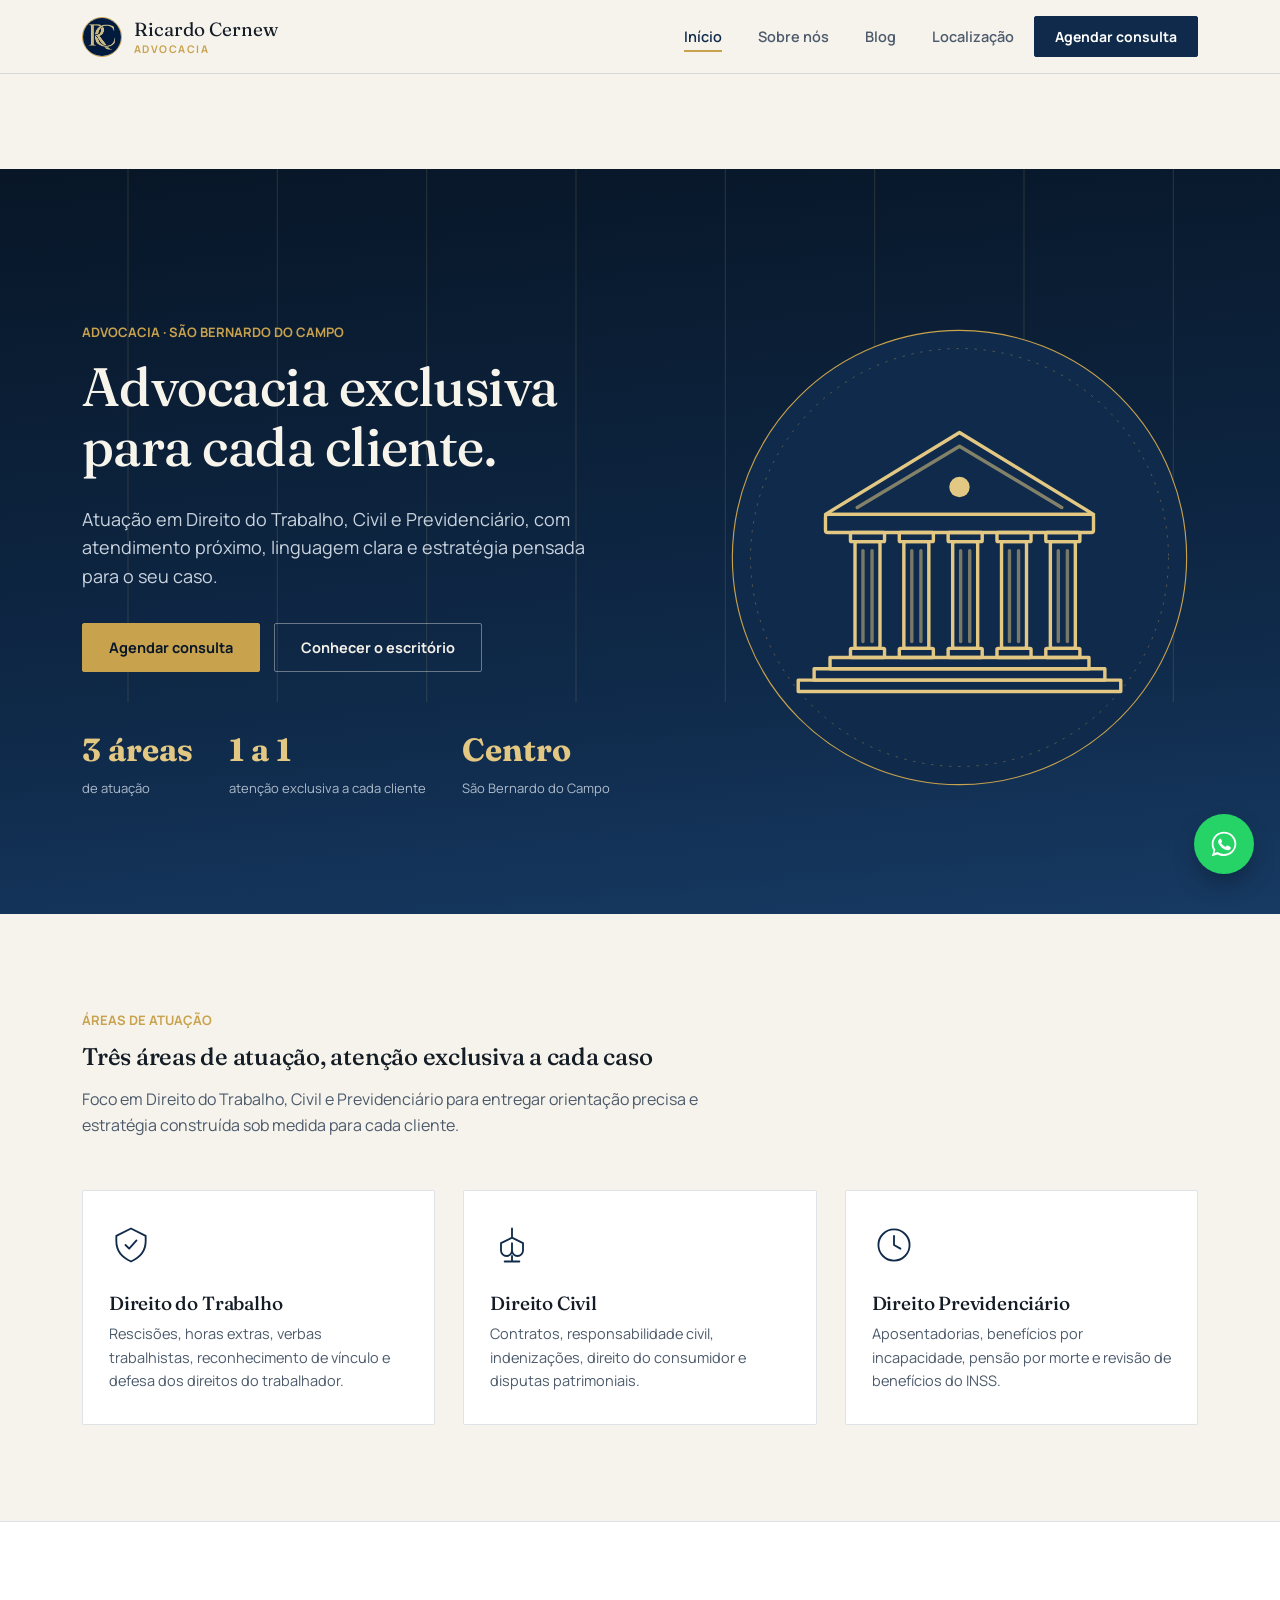
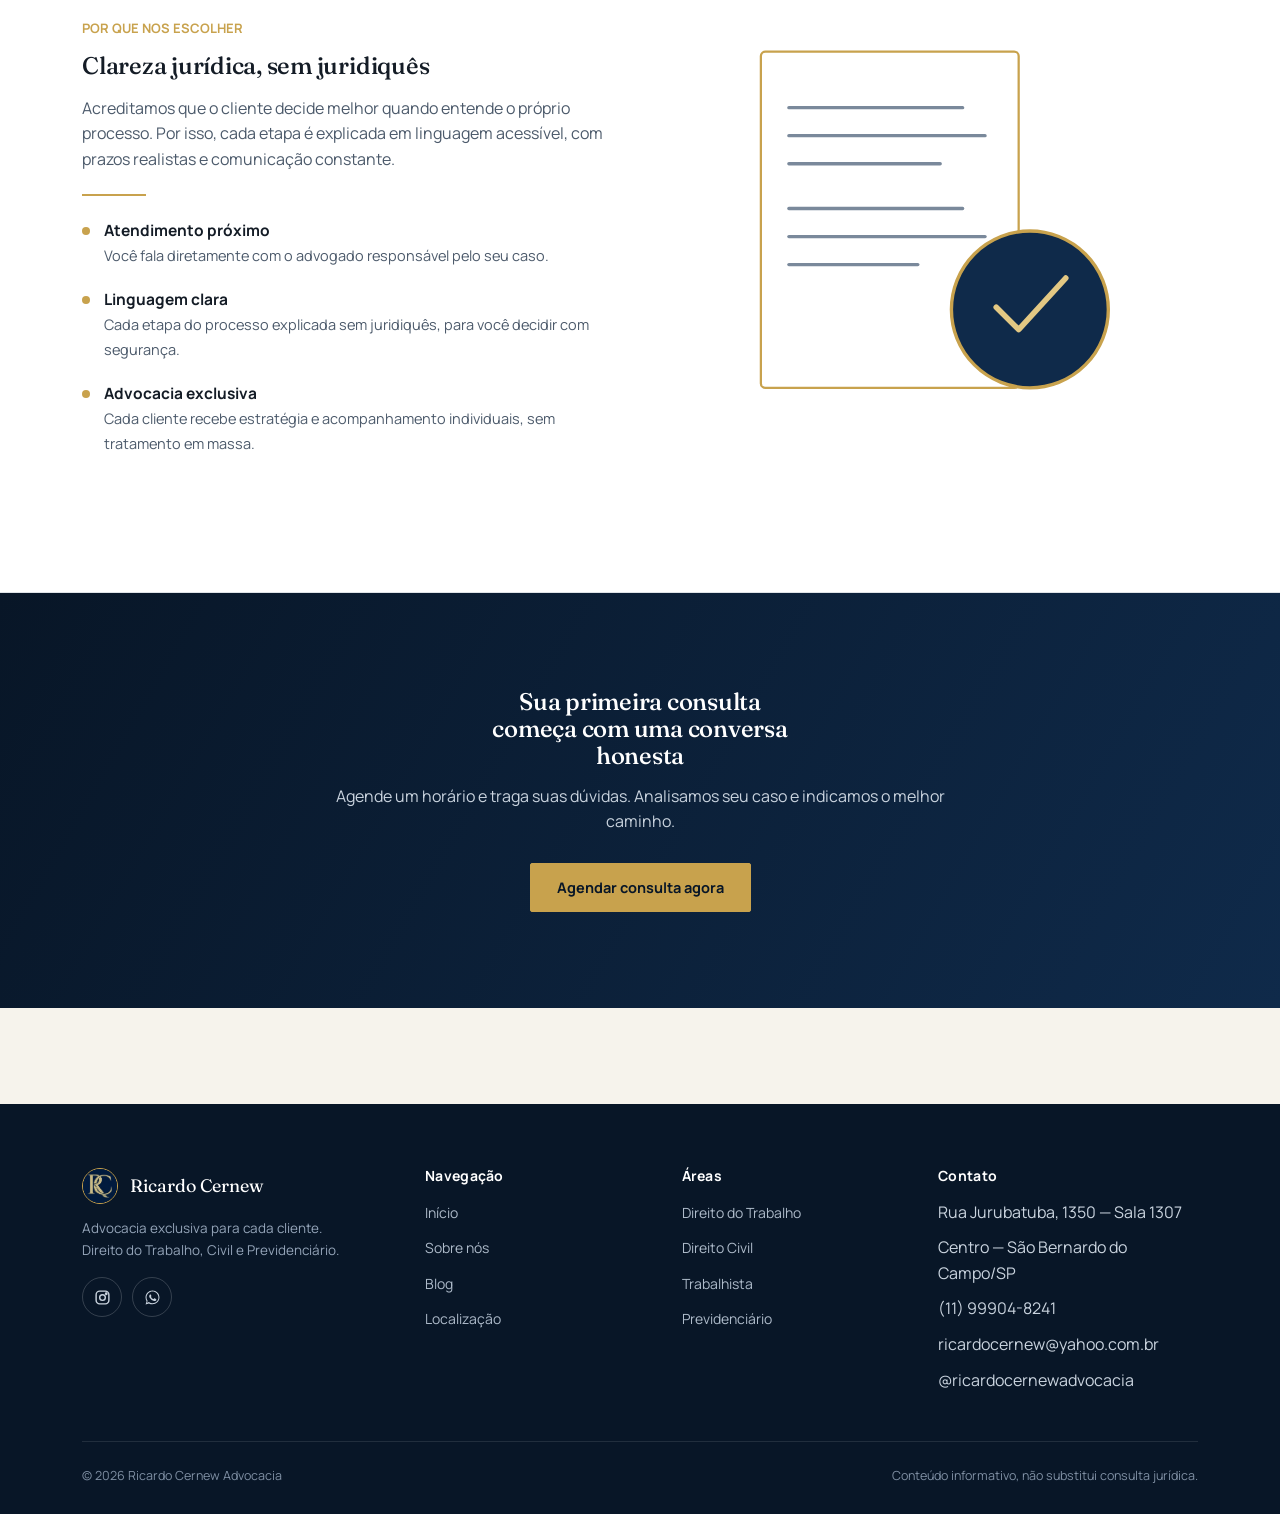
==== commit 885e1ac0: "Add files via upload" ====
--- a/index.html
+++ b/index.html
@@ -1,323 +1,567 @@
 <!DOCTYPE html>
 <html lang="pt-BR">
-
 <head>
-    <meta charset="UTF-8">
-    <meta name="viewport" content="width=device-width, initial-scale=1.0">
-    <title>Ricardo Cernew</title>
-    <link rel="stylesheet" href="style.css">
+<meta charset="UTF-8">
+<meta name="viewport" content="width=device-width, initial-scale=1.0">
+<link rel="icon" href="images/logo.jpg">
+<title>Ricardo Cernew Advocacia</title>
+<link rel="preconnect" href="https://fonts.googleapis.com">
+<link rel="preconnect" href="https://fonts.gstatic.com" crossorigin>
+<link href="https://fonts.googleapis.com/css2?family=Fraunces:ital,opsz,wght@0,9..144,400;0,9..144,500;0,9..144,600;1,9..144,500&family=Manrope:wght@400;500;600;700;800&display=swap" rel="stylesheet">
+<link rel="stylesheet" href="css/style.css">
 </head>
-
 <body>
 
-
-
-
-    <!--cabeçario-->
-    <header class="menu-header">
-        <div class="menu-left">
-            <a href="index.html">
-                <img src="icons/logo nome ricardo.png" alt="">
+<header class="site">
+  <div class="header-inner">
+    <button class="brand" onclick="nav('home')" aria-label="Ir para o início">
+      <span class="brand-mark">
+        <img src="images/logo.jpg" alt="Logo Ricardo Cernew Advocacia" class="logo-img">
+      </span>
+      <span class="brand-name">Ricardo Cernew<small>ADVOCACIA</small></span>
+    </button>
+    <button class="menu-toggle" id="menuToggle" aria-label="Abrir menu" aria-expanded="false"><span></span></button>
+    <nav class="primary" id="primaryNav">
+      <button class="navlink" data-page="home" onclick="nav('home')">Início</button>
+      <button class="navlink" data-page="sobre" onclick="nav('sobre')">Sobre nós</button>
+      <button class="navlink" data-page="blog" onclick="nav('blog')">Blog</button>
+      <button class="navlink" data-page="contato" onclick="nav('contato')">Localização</button>
+      <button class="navlink nav-cta" data-page="agenda" onclick="nav('agenda')">Agendar consulta</button>
+    </nav>
+  </div>
+</header>
+
+<main>
+
+<!-- ======================= HOME ======================= -->
+<section class="page active" id="home">
+
+  <div class="hero">
+    <svg class="col-deco" viewBox="0 0 1200 500" preserveAspectRatio="none" aria-hidden="true">
+      <g stroke="#e3c883" stroke-width="1">
+        <line x1="120" y1="0" x2="120" y2="500"/><line x1="260" y1="0" x2="260" y2="500"/>
+        <line x1="400" y1="0" x2="400" y2="500"/><line x1="540" y1="0" x2="540" y2="500"/>
+        <line x1="680" y1="0" x2="680" y2="500"/><line x1="820" y1="0" x2="820" y2="500"/>
+        <line x1="960" y1="0" x2="960" y2="500"/><line x1="1100" y1="0" x2="1100" y2="500"/>
+      </g>
+    </svg>
+    <div class="wrap">
+      <div>
+        <span class="eyebrow">ADVOCACIA · SÃO BERNARDO DO CAMPO</span>
+        <h1>Advocacia exclusiva para cada cliente.</h1>
+        <p class="lead">Atuação em Direito do Trabalho, Civil e Previdenciário, com atendimento próximo, linguagem clara e estratégia pensada para o seu caso.</p>
+        <div class="hero-actions">
+          <button class="btn btn-gold" onclick="nav('agenda')">Agendar consulta</button>
+          <button class="btn btn-outline" onclick="nav('sobre')">Conhecer o escritório</button>
+        </div>
+        <div class="stat-row">
+          <div class="stat"><b>3 áreas</b><span>de atuação</span></div>
+          <div class="stat"><b>1 a 1</b><span>atenção exclusiva a cada cliente</span></div>
+          <div class="stat"><b>Centro</b><span>São Bernardo do Campo</span></div>
+        </div>
+      </div>
+      <div class="hero-illustration">
+        <svg viewBox="0 0 420 420" role="img" aria-label="Ilustração de fórum com colunas clássicas">
+          <circle cx="210" cy="210" r="200" fill="#0f2a4a" stroke="#c8a24d" stroke-width="1"/>
+          <circle cx="210" cy="210" r="184" fill="none" stroke="#c8a24d" stroke-width=".6" stroke-dasharray="2 6" opacity=".6"/>
+          <g fill="none" stroke="#e3c883" stroke-width="3" stroke-linecap="round" stroke-linejoin="round">
+            <path d="M92 172 L210 100 L328 172 Z"/>
+            <path d="M120 166 L210 112 L300 166" opacity=".55"/>
+            <circle cx="210" cy="148" r="9" fill="#e3c883" stroke="none"/>
+            <rect x="92" y="172" width="236" height="16" rx="2"/>
+            <rect x="118" y="196" width="22" height="94" rx="2"/>
+            <rect x="114" y="188" width="30" height="8" rx="1"/>
+            <rect x="114" y="290" width="30" height="8" rx="1"/>
+            <line x1="125" y1="204" x2="125" y2="284" opacity=".5"/>
+            <line x1="133" y1="204" x2="133" y2="284" opacity=".5"/>
+            <rect x="161" y="196" width="22" height="94" rx="2"/>
+            <rect x="157" y="188" width="30" height="8" rx="1"/>
+            <rect x="157" y="290" width="30" height="8" rx="1"/>
+            <line x1="168" y1="204" x2="168" y2="284" opacity=".5"/>
+            <line x1="176" y1="204" x2="176" y2="284" opacity=".5"/>
+            <rect x="204" y="196" width="22" height="94" rx="2"/>
+            <rect x="200" y="188" width="30" height="8" rx="1"/>
+            <rect x="200" y="290" width="30" height="8" rx="1"/>
+            <line x1="211" y1="204" x2="211" y2="284" opacity=".5"/>
+            <line x1="219" y1="204" x2="219" y2="284" opacity=".5"/>
+            <rect x="247" y="196" width="22" height="94" rx="2"/>
+            <rect x="243" y="188" width="30" height="8" rx="1"/>
+            <rect x="243" y="290" width="30" height="8" rx="1"/>
+            <line x1="254" y1="204" x2="254" y2="284" opacity=".5"/>
+            <line x1="262" y1="204" x2="262" y2="284" opacity=".5"/>
+            <rect x="290" y="196" width="22" height="94" rx="2"/>
+            <rect x="286" y="188" width="30" height="8" rx="1"/>
+            <rect x="286" y="290" width="30" height="8" rx="1"/>
+            <line x1="297" y1="204" x2="297" y2="284" opacity=".5"/>
+            <line x1="305" y1="204" x2="305" y2="284" opacity=".5"/>
+            <rect x="96" y="298" width="228" height="10"/>
+            <rect x="82" y="308" width="256" height="10"/>
+            <rect x="68" y="318" width="284" height="10"/>
+          </g>
+        </svg>
+      </div>
+    </div>
+  </div>
+
+  <section>
+    <div class="wrap">
+      <div class="section-head">
+        <span class="eyebrow">ÁREAS DE ATUAÇÃO</span>
+        <h2>Três áreas de atuação, atenção exclusiva a cada caso</h2>
+        <p>Foco em Direito do Trabalho, Civil e Previdenciário para entregar orientação precisa e estratégia construída sob medida para cada cliente.</p>
+      </div>
+      <div class="grid-3">
+
+        <div class="area-card">
+          <svg class="icon" viewBox="0 0 48 48" fill="none" stroke="currentColor" stroke-width="2"><path d="M24 6 8 14v6c0 12 7 18 16 22 9-4 16-10 16-22v-6z" stroke-linejoin="round"/><path d="M18 24l4 4 8-9" stroke-linecap="round" stroke-linejoin="round"/></svg>
+          <h3>Direito do Trabalho</h3>
+          <p>Rescisões, horas extras, verbas trabalhistas, reconhecimento de vínculo e defesa dos direitos do trabalhador.</p>
+        </div>
+
+        <div class="area-card">
+          <svg class="icon" viewBox="0 0 48 48" fill="none" stroke="currentColor" stroke-width="2"><path d="M24 6v10M24 16l-12 6M24 16l12 6M12 22l0 8a6 6 0 0 0 12 0v-8M24 22l0 8a6 6 0 0 0 12 0v-8M24 36v6M16 42h16" stroke-linecap="round" stroke-linejoin="round"/></svg>
+          <h3>Direito Civil</h3>
+          <p>Contratos, responsabilidade civil, indenizações, direito do consumidor e disputas patrimoniais.</p>
+        </div>
+
+        <div class="area-card">
+          <svg class="icon" viewBox="0 0 48 48" fill="none" stroke="currentColor" stroke-width="2"><circle cx="24" cy="24" r="17"/><path d="M24 14v10l7 4" stroke-linecap="round" stroke-linejoin="round"/></svg>
+          <h3>Direito Previdenciário</h3>
+          <p>Aposentadorias, benefícios por incapacidade, pensão por morte e revisão de benefícios do INSS.</p>
+        </div>
+
+      </div>
+    </div>
+  </section>
+
+  <section class="alt">
+    <div class="wrap grid-2">
+      <div>
+        <span class="eyebrow">POR QUE NOS ESCOLHER</span>
+        <h2>Clareza jurídica, sem juridiquês</h2>
+        <p>Acreditamos que o cliente decide melhor quando entende o próprio processo. Por isso, cada etapa é explicada em linguagem acessível, com prazos realistas e comunicação constante.</p>
+        <div class="divider"></div>
+        <ul class="value-list">
+          <li><span class="dot"></span><div><strong>Atendimento próximo</strong><span>Você fala diretamente com o advogado responsável pelo seu caso.</span></div></li>
+          <li><span class="dot"></span><div><strong>Linguagem clara</strong><span>Cada etapa do processo explicada sem juridiquês, para você decidir com segurança.</span></div></li>
+          <li><span class="dot"></span><div><strong>Advocacia exclusiva</strong><span>Cada cliente recebe estratégia e acompanhamento individuais, sem tratamento em massa.</span></div></li>
+        </ul>
+      </div>
+      <div>
+        <svg viewBox="0 0 480 420" role="img" aria-label="Ilustração de documento e selo jurídico">
+          <rect x="90" y="30" width="230" height="300" rx="4" fill="var(--surface)" stroke="var(--gold)" stroke-width="2"/>
+          <g stroke="var(--navy)" stroke-width="3" stroke-linecap="round" opacity="0.55">
+            <line x1="115" y1="80" x2="270" y2="80"/>
+            <line x1="115" y1="105" x2="290" y2="105"/>
+            <line x1="115" y1="130" x2="250" y2="130"/>
+            <line x1="115" y1="170" x2="270" y2="170"/>
+            <line x1="115" y1="195" x2="290" y2="195"/>
+            <line x1="115" y1="220" x2="230" y2="220"/>
+          </g>
+          <circle cx="330" cy="260" r="70" fill="var(--navy)" stroke="var(--gold)" stroke-width="3"/>
+          <path d="M300 258l20 20 42-46" fill="none" stroke="var(--gold-light)" stroke-width="5" stroke-linecap="round" stroke-linejoin="round"/>
+        </svg>
+      </div>
+    </div>
+  </section>
+
+  <section class="cta-band">
+    <div class="wrap">
+      <h2>Sua primeira consulta começa com uma conversa honesta</h2>
+      <p>Agende um horário e traga suas dúvidas. Analisamos seu caso e indicamos o melhor caminho.</p>
+      <button class="btn btn-gold" onclick="nav('agenda')">Agendar consulta agora</button>
+    </div>
+  </section>
+
+</section>
+
+<!-- ======================= SOBRE NÓS ======================= -->
+<section class="page" id="sobre">
+
+  <div class="about-hero">
+    <div class="wrap">
+      <span class="eyebrow">SOBRE O ADVOGADO</span>
+      <h1 style="max-width:18ch;">Uma advocacia construída caso a caso, com atenção exclusiva a cada cliente</h1>
+      <p class="lead">Sou Ricardo Cernew, advogado com atuação em Direito do Trabalho, Civil e Previdenciário. Acredito em uma advocacia próxima, técnica e exclusiva para cada cliente.</p>
+    </div>
+  </div>
+
+  <section>
+    <div class="wrap grid-2">
+      <div>
+        <span class="eyebrow">MINHA FORMA DE TRABALHAR</span>
+        <h2>Cada caso é único e merece atenção exclusiva</h2>
+        <p>Trabalho com atendimento direto, sem intermediários entre você e quem conduz o seu caso. Cada situação é analisada individualmente, porque, para quem vive aquele momento, ela é única.</p>
+        <p>Atendo no Centro de São Bernardo do Campo, com foco em Direito do Trabalho, Civil e Previdenciário.</p>
+      </div>
+      <div class="timeline">
+        <div class="item"><span class="yr">1. Escuta</span><p style="margin-top:4px;">Conversa franca para entender sua história e o que você precisa resolver.</p></div>
+        <div class="item"><span class="yr">2. Análise</span><p style="margin-top:4px;">Estudo dos documentos e das possibilidades jurídicas do seu caso.</p></div>
+        <div class="item"><span class="yr">3. Estratégia</span><p style="margin-top:4px;">Definição do melhor caminho, explicado em linguagem simples.</p></div>
+        <div class="item"><span class="yr">4. Acompanhamento</span><p style="margin-top:4px;">Informação constante sobre cada passo, até a conclusão do caso.</p></div>
+      </div>
+    </div>
+  </section>
+
+  <section class="alt">
+    <div class="wrap">
+      <div class="section-head">
+        <span class="eyebrow">O ADVOGADO</span>
+        <h2>Atendimento direto, do primeiro contato à conclusão do caso</h2>
+        <p>Não existe intermediário entre você e o seu processo: cada caso é conduzido por mim, do início ao fim.</p>
+      </div>
+      <div style="display:grid; grid-template-columns:220px 1fr; gap:40px; align-items:flex-start;">
+        <div class="avatar" style="aspect-ratio:1; width:100%; background:#011b3e;">
+          <img src="images/logo.jpg" alt="Logo Ricardo Cernew Advocacia" class="logo-img">
+        </div>
+        <div>
+          <h3 style="font-size:24px; margin-bottom:2px;">Ricardo Cernew</h3>
+          <span class="eyebrow" style="margin-bottom:16px;">ADVOGADO · TRABALHO, CIVIL E PREVIDENCIÁRIO</span>
+          <p>Advogado dedicado a oferecer uma advocacia exclusiva para cada cliente, com atuação em Direito do Trabalho, Civil e Previdenciário. Priorizo a proximidade e a clareza na comunicação sobre cada etapa do processo.</p>
+          <div class="divider"></div>
+          <ul class="value-list">
+            <li><span class="dot"></span><div><strong>Atuação</strong><span>Direito do Trabalho, Civil e Previdenciário</span></div></li>
+            <li><span class="dot"></span><div><strong>Atendimento</strong><span>Rua Jurubatuba, 1350 — Sala 1307, Centro, São Bernardo do Campo</span></div></li>
+            <li><span class="dot"></span><div><strong>Compromisso</strong><span>Advocacia exclusiva, com atenção individual a cada cliente</span></div></li>
+          </ul>
+        </div>
+      </div>
+    </div>
+  </section>
+
+  <section>
+    <div class="wrap">
+      <div class="section-head" style="margin-bottom:36px;">
+        <span class="eyebrow">NOSSOS VALORES</span>
+        <h2>O que guia cada decisão que tomamos</h2>
+      </div>
+      <div class="grid-3">
+        <div class="area-card">
+          <svg class="icon" viewBox="0 0 48 48" fill="none" stroke="currentColor" stroke-width="2"><path d="M24 6 8 14v6c0 12 7 18 16 22 9-4 16-10 16-22v-6z" stroke-linejoin="round"/></svg>
+          <h3>Ética acima de tudo</h3><p>Recusamos casos que não acreditamos poder conduzir com integridade.</p>
+        </div>
+        <div class="area-card">
+          <svg class="icon" viewBox="0 0 48 48" fill="none" stroke="currentColor" stroke-width="2"><circle cx="24" cy="24" r="17"/><path d="M24 15v9l6 4" stroke-linecap="round" stroke-linejoin="round"/></svg>
+          <h3>Agilidade responsável</h3><p>Prazos claros e cumpridos, sem sacrificar a qualidade da análise.</p>
+        </div>
+        <div class="area-card">
+          <svg class="icon" viewBox="0 0 48 48" fill="none" stroke="currentColor" stroke-width="2"><path d="M8 36c4-14 12-14 16-14s12 0 16 14" stroke-linecap="round"/><circle cx="24" cy="14" r="7"/></svg>
+          <h3>O cliente no centro</h3><p>Explicamos cada decisão até que faça sentido para quem vive o processo.</p>
+        </div>
+      </div>
+    </div>
+  </section>
+
+</section>
+
+<!-- ======================= BLOG ======================= -->
+<section class="page" id="blog">
+
+  <div class="blog-hero">
+    <div class="wrap">
+      <span class="eyebrow">BLOG JURÍDICO</span>
+      <h1 style="max-width:16ch;">Direito explicado em linguagem simples</h1>
+      <p class="lead">Artigos escritos pela nossa equipe para ajudar você a entender seus direitos antes mesmo de precisar de um advogado.</p>
+    </div>
+  </div>
+
+  <section>
+    <div class="wrap">
+      <div class="post-grid">
+
+        <details class="post">
+          <summary><div><span class="post-meta">DIREITO PREVIDENCIÁRIO · 6 MIN</span><h3>Aposentadoria após a reforma da Previdência: o que mudou</h3></div><span class="plus">+</span></summary>
+          <div class="post-body">
+            <p>A Emenda Constitucional 103/2019 alterou as regras de aposentadoria no Brasil, estabelecendo idade mínima e tempo mínimo de contribuição como regra geral, além de regras de transição para quem já estava no sistema antes da reforma.</p>
+            <p>Cada trabalhador se enquadra em uma situação diferente, dependendo do histórico de contribuições e da data de ingresso no sistema. Por isso, reunir o CNIS e demais documentos de trabalho e consultar um advogado antes de dar entrada no pedido ajuda a escolher a regra mais vantajosa.</p>
+          </div>
+        </details>
+
+        <details class="post">
+          <summary><div><span class="post-meta">DIREITO PREVIDENCIÁRIO · 5 MIN</span><h3>Benefício por incapacidade: como se preparar para a perícia do INSS</h3></div><span class="plus">+</span></summary>
+          <div class="post-body">
+            <p>Quando uma doença ou acidente impede o trabalho, o segurado pode ter direito ao benefício por incapacidade temporária, antigamente conhecido como auxílio-doença. Em regra, é exigida a qualidade de segurado e, em muitos casos, um período mínimo de contribuição.</p>
+            <p>Levar à perícia laudos, exames e receitas atualizados, que descrevam a doença e suas limitações para o trabalho, é fundamental. Em caso de negativa, é possível recorrer administrativamente ou buscar a via judicial.</p>
+          </div>
+        </details>
+
+        <details class="post">
+          <summary><div><span class="post-meta">DIREITO DO TRABALHO · 6 MIN</span><h3>Rescisão de contrato: quais verbas você deve receber</h3></div><span class="plus">+</span></summary>
+          <div class="post-body">
+            <p>Na dispensa sem justa causa, o trabalhador tem direito, em regra, a saldo de salário, aviso prévio, férias vencidas e proporcionais acrescidas de um terço, 13º salário proporcional, além do saque do FGTS e da multa de 40% sobre o saldo.</p>
+            <p>As verbas rescisórias devem ser pagas dentro do prazo legal. Conferir o termo de rescisão com atenção antes de assinar e guardar holerites e comprovantes ajuda a identificar eventuais diferenças a receber.</p>
+          </div>
+        </details>
+
+        <details class="post">
+          <summary><div><span class="post-meta">DIREITO DO TRABALHO · 5 MIN</span><h3>Horas extras e banco de horas: o que diz a lei</h3></div><span class="plus">+</span></summary>
+          <div class="post-body">
+            <p>As horas trabalhadas além da jornada contratada devem ser remuneradas com adicional mínimo de 50%, salvo regras mais favoráveis em acordo ou convenção coletiva. O banco de horas, quando válido, permite compensar essas horas com folgas dentro dos limites legais.</p>
+            <p>Registros de ponto, mensagens e escalas ajudam a comprovar a jornada real. Vale lembrar que existem prazos de prescrição para reclamar direitos trabalhistas, por isso não deixe a dúvida para depois.</p>
+          </div>
+        </details>
+
+        <details class="post">
+          <summary><div><span class="post-meta">DIREITO CIVIL · 5 MIN</span><h3>Nome negativado indevidamente: o que fazer</h3></div><span class="plus">+</span></summary>
+          <div class="post-body">
+            <p>Se o seu nome foi incluído em cadastro de inadimplentes sem que exista dívida ou sem notificação adequada, é importante guardar comprovantes, protocolos de atendimento e prints das cobranças recebidas.</p>
+            <p>Dependendo do caso, é possível pedir a retirada do apontamento e discutir indenização por danos morais na Justiça. Cada situação tem particularidades, por isso a análise individual do caso é essencial.</p>
+          </div>
+        </details>
+
+      </div>
+    </div>
+  </section>
+
+</section>
+
+<!-- ======================= AGENDA CONSULTA ======================= -->
+<section class="page" id="agenda">
+
+  <div class="about-hero">
+    <div class="wrap">
+      <span class="eyebrow">AGENDAR CONSULTA</span>
+      <h1 style="max-width:16ch;">Vamos conversar sobre o seu caso</h1>
+      <p class="lead">Preencha o formulário abaixo com seus dados e a área de interesse. Entrarei em contato para confirmar o melhor horário.</p>
+    </div>
+  </div>
+
+  <section>
+    <div class="wrap booking-wrap">
+
+      <div class="booking-info-card">
+        <h3>Como funciona</h3>
+        <div class="row">
+          <svg viewBox="0 0 24 24" fill="none" stroke="currentColor" stroke-width="2"><circle cx="12" cy="12" r="9"/><path d="M12 7v5l3 2" stroke-linecap="round"/></svg>
+          <div><strong>Consulta inicial</strong>Análise do seu caso e orientação sobre os próximos passos.</div>
+        </div>
+        <div class="row">
+          <svg viewBox="0 0 24 24" fill="none" stroke="currentColor" stroke-width="2"><rect x="3" y="5" width="18" height="16" rx="2"/><path d="M8 3v4M16 3v4M3 10h18" stroke-linecap="round"/></svg>
+          <div><strong>Atendimento no Centro de São Bernardo</strong>Rua Jurubatuba, 1350 — Sala 1307.</div>
+        </div>
+        <div class="row">
+          <svg viewBox="0 0 24 24" fill="none" stroke="currentColor" stroke-width="2"><path d="M20 21v-2a4 4 0 0 0-4-4H8a4 4 0 0 0-4 4v2" stroke-linecap="round"/><circle cx="12" cy="7" r="4"/></svg>
+          <div><strong>Atendimento direto com o advogado</strong>Sem intermediários, você fala com quem vai conduzir o caso.</div>
+        </div>
+        <div class="row">
+          <svg viewBox="0 0 24 24" fill="none" stroke="currentColor" stroke-width="2"><path d="M17 2 7 22M2 12h20" stroke-linecap="round"/></svg>
+          <div><strong>Prefere algo mais rápido?</strong>Fale conosco agora mesmo pelo WhatsApp usando o botão no canto da tela.</div>
+        </div>
+      </div>
+
+      <div id="bookingFormWrap">
+        <form class="booking" id="bookingForm">
+          <div class="form-row">
+            <div class="field"><label for="f-nome">Nome completo</label><input id="f-nome" required placeholder="Seu nome"></div>
+            <div class="field"><label for="f-telefone">Telefone / WhatsApp</label><input id="f-telefone" required placeholder="(11) 99999-9999"></div>
+          </div>
+          <div class="field"><label for="f-email">E-mail</label><input id="f-email" type="email" required placeholder="voce@email.com"></div>
+          <div class="form-row">
+            <div class="field">
+              <label for="f-area">Área de interesse</label>
+              <select id="f-area" required>
+                <option value="">Selecione</option>
+                <option>Direito do Trabalho</option><option>Direito Civil</option>
+                <option>Direito Previdenciário</option><option>Outro assunto</option>
+              </select>
+            </div>
+            <div class="field">
+              <label for="f-formato">Formato da consulta</label>
+              <select id="f-formato" required>
+                <option value="">Selecione</option>
+                <option>Presencial</option><option>Videochamada</option><option>Telefone</option>
+              </select>
+            </div>
+          </div>
+          <div class="form-row">
+            <div class="field"><label for="f-data">Data preferida</label><input id="f-data" type="date" required></div>
+            <div class="field">
+              <label for="f-horario">Horário preferido</label>
+              <select id="f-horario" required>
+                <option value="">Selecione</option>
+                <option>Manhã (9h–12h)</option><option>Tarde (13h–17h)</option><option>Fim do dia (17h–19h)</option>
+              </select>
+            </div>
+          </div>
+          <div class="field"><label for="f-msg">Conte brevemente sobre o seu caso</label><textarea id="f-msg" placeholder="Opcional"></textarea></div>
+          <div class="submit-row">
+            <button type="submit" class="btn btn-navy">Preparar solicitação</button>
+            <p class="form-note">Na próxima etapa, você envia a solicitação por e-mail ou WhatsApp.</p>
+          </div>
+        </form>
+
+        <div class="confirm-card hidden" id="confirmCard">
+          <div class="check">
+            <svg viewBox="0 0 24 24" width="26" height="26" fill="none" stroke="currentColor" stroke-width="2.5"><path d="M20 6 9 17l-5-5" stroke-linecap="round" stroke-linejoin="round"/></svg>
+          </div>
+          <h3>Falta só enviar, <span id="cf-nome"></span>!</h3>
+          <p>Sua solicitação está pronta. Escolha abaixo como enviar: o e-mail ou o WhatsApp abre já com todos os dados preenchidos, é só tocar em enviar. Depois eu entro em contato para confirmar o horário.</p>
+          <div class="confirm-summary">
+            <div><b>Área:</b> <span id="cf-area"></span></div>
+            <div><b>Formato:</b> <span id="cf-formato"></span></div>
+            <div><b>Data preferida:</b> <span id="cf-data"></span> — <span id="cf-horario"></span></div>
+            <div><b>Contato:</b> <span id="cf-telefone"></span> · <span id="cf-email"></span></div>
+          </div>
+          <div style="margin-top:26px; display:flex; gap:12px; flex-wrap:wrap;">
+            <button class="btn btn-outline" style="color:var(--navy); border-color:var(--border);" onclick="resetBooking()">Nova solicitação</button>
+            <a class="btn btn-gold" id="cf-mail" href="#">Enviar por e-mail</a>
+            <a class="btn btn-navy" id="cf-whats" href="#" target="_blank" rel="noopener">Enviar pelo WhatsApp</a>
+          </div>
+        </div>
+      </div>
+
+    </div>
+  </section>
+
+</section>
+
+<!-- ======================= CONTATO / LOCALIZAÇÃO ======================= -->
+<section class="page" id="contato">
+
+  <div class="about-hero">
+    <div class="wrap">
+      <span class="eyebrow">LOCALIZAÇÃO E CONTATO</span>
+      <h1 style="max-width:16ch;">Venha nos visitar ou fale com a gente</h1>
+      <p class="lead">Atendimento no Centro de São Bernardo do Campo, na Rua Jurubatuba, 1350 — Sala 1307.</p>
+    </div>
+  </div>
+
+  <section>
+    <div class="wrap contact-grid">
+
+      <div class="map-illustration">
+        <svg viewBox="0 0 560 400" role="img" aria-label="Mapa ilustrativo indicando a localização do escritório na Rua Jurubatuba, Centro de São Bernardo do Campo">
+          <rect width="560" height="400" fill="var(--surface)"/>
+          <g stroke="var(--border)" stroke-width="1">
+            <line x1="0" y1="60" x2="560" y2="40"/>
+            <line x1="0" y1="140" x2="560" y2="120"/>
+            <line x1="0" y1="260" x2="560" y2="250"/>
+            <line x1="0" y1="340" x2="560" y2="335"/>
+            <line x1="90" y1="0" x2="70" y2="400"/>
+            <line x1="220" y1="0" x2="210" y2="400"/>
+            <line x1="360" y1="0" x2="360" y2="400"/>
+            <line x1="470" y1="0" x2="480" y2="400"/>
+          </g>
+          <path d="M20 90 C160 70, 380 110, 545 70" fill="none" stroke="var(--gold)" stroke-width="5" stroke-linecap="round"/>
+          <g fill="var(--border)">
+            <rect x="110" y="150" width="60" height="45"/>
+            <rect x="250" y="160" width="50" height="70"/>
+            <rect x="380" y="150" width="70" height="55"/>
+            <rect x="150" y="270" width="80" height="40"/>
+            <rect x="320" y="280" width="60" height="35"/>
+          </g>
+          <g transform="translate(280,150)">
+            <path d="M0 -46c-16 0-28 12-28 28 0 21 28 46 28 46s28-25 28-46c0-16-12-28-28-28z" fill="var(--navy)" stroke="var(--gold)" stroke-width="2"/>
+            <circle cx="0" cy="-18" r="10" fill="var(--gold-light)"/>
+          </g>
+          <text x="280" y="60" text-anchor="middle" font-family="Manrope, sans-serif" font-size="13" fill="var(--text-soft)" letter-spacing="1">R. JURUBATUBA</text>
+        </svg>
+        <div class="map-caption">
+          <span style="font-size:13.5px; color:var(--text-soft);">Rua Jurubatuba, 1350 — Sala 1307, Centro, São Bernardo do Campo/SP</span>
+          <a class="btn btn-navy" style="padding:10px 18px; font-size:13px;" target="_blank" rel="noopener" href="https://www.google.com/maps/search/?api=1&query=Rua+Jurubatuba+1350+Centro+S%C3%A3o+Bernardo+do+Campo+SP">Abrir no Google Maps</a>
+        </div>
+      </div>
+
+      <div>
+        <div class="contact-card-list">
+          <div class="contact-item">
+            <svg viewBox="0 0 24 24" fill="none" stroke="currentColor" stroke-width="2"><path d="M12 21s-7-6.2-7-11.5A7 7 0 0 1 19 9.5C19 14.8 12 21 12 21z" stroke-linejoin="round"/><circle cx="12" cy="9.5" r="2.5"/></svg>
+            <div><strong>Endereço</strong><span>Rua Jurubatuba, nº 1350 — Sala 1307, Centro, São Bernardo do Campo/SP</span></div>
+          </div>
+          <div class="contact-item">
+            <svg viewBox="0 0 24 24" fill="none" stroke="currentColor" stroke-width="2"><path d="M22 16.9v3a2 2 0 0 1-2.2 2 19.8 19.8 0 0 1-8.6-3.1 19.5 19.5 0 0 1-6-6 19.8 19.8 0 0 1-3.1-8.7A2 2 0 0 1 4.1 2h3a2 2 0 0 1 2 1.7c.1.9.3 1.8.6 2.7a2 2 0 0 1-.4 2.1L8 9.9a16 16 0 0 0 6 6l1.4-1.4a2 2 0 0 1 2.1-.4c.9.3 1.8.5 2.7.6a2 2 0 0 1 1.8 2.2z" stroke-linejoin="round"/></svg>
+            <div><strong>Instagram</strong><span>@ricardocernewadvocacia</span></div>
+          </div>
+          <div class="contact-item">
+            <svg viewBox="0 0 24 24" fill="none" stroke="currentColor" stroke-width="2"><rect x="3" y="5" width="18" height="14" rx="2"/><path d="m3 7 9 6 9-6" stroke-linecap="round" stroke-linejoin="round"/></svg>
+            <div><strong>E-mail</strong><span>ricardocernew@yahoo.com.br</span></div>
+          </div>
+          <div class="contact-item">
+            <svg viewBox="0 0 24 24" fill="none" stroke="currentColor" stroke-width="2"><rect x="3" y="5" width="18" height="14" rx="2"/><path d="m3 7 9 6 9-6" stroke-linecap="round" stroke-linejoin="round"/></svg>
+            <div><strong>WhatsApp</strong><span>(11) 99904-8241</span></div>
+          </div>
+          <div class="contact-item">
+            <svg viewBox="0 0 24 24" fill="none" stroke="currentColor" stroke-width="2"><circle cx="12" cy="12" r="9"/><path d="M12 7v5l3 2" stroke-linecap="round"/></svg>
+            <div><strong>Atendimento</strong><span>Com hora marcada. Agende pelo site ou pelo WhatsApp.</span></div>
+          </div>
+        </div>
+
+        <div style="margin-top:28px;">
+          <strong style="display:block; margin-bottom:10px; font-size:14px;">Siga nosso escritório</strong>
+          <div class="social-row">
+            <a class="social-btn" href="https://www.instagram.com/ricardocernewadvocacia/" target="_blank" rel="noopener" aria-label="Instagram">
+              <svg width="19" height="19" viewBox="0 0 24 24" fill="none" stroke="currentColor" stroke-width="2"><rect x="3" y="3" width="18" height="18" rx="5"/><circle cx="12" cy="12" r="4"/><circle cx="17.3" cy="6.7" r="1"/></svg>
             </a>
-            <span class="nome-doutor">Dr. <span>Ricardo Cernew</span></span>
-            <!--<h2>RICARDO CERNEW</h2>-->
-        </div>
-
-        <nav class="menu-center">
-            <a href="index.html" class="ativo">Home</a>
-            <a href="sobre.html" class="nav-center">Sobre</a>
-            <a href="contato.html" class="nav-center">Contato</a>
-            <a href="blog.html" class="nav-center">Blog</a>
-            <a href="atuação.html" class="nav-center">Áreas de Atuação</a>
-        </nav>
-
-        <div class="menu-right">
-            <a href="login.html" class="btn-consulta">Consulta</a>
-        </div>
-    </header>
-
-    <!--fim cabeçario-->
-
-
-
-
-
-
-    <!--conteudo-->
-
-    <section class="hero">
-        <div>
-            <span class="kicker">Dr. Ricardo Cernew • Advocacia</span>
-            <h1>Advocacia com propósito, ética e resultado</h1>
-            <p>Protegendo seus direitos com excelência e compromisso profissional</p>
-            <div class="hero-actions">
-                <a href="contato.html" class="btn-consulta">Agendar consulta</a>
-                <a href="atuação.html" class="btn-outline">Áreas de atuação</a>
-            </div>
-        </div>
-    </section>
-
-
-    <section> <!--sobre-->
-        <h1>Nosso Escritório</h1>
-        <h2>Atuamos com compromisso, ética e dedicação na defesa dos interesses de nossos
-            clientes. Trabalhamos de forma responsável e transparente, buscando soluções jurídicas eficientes e
-            personalizadas. Cada caso é tratado com atenção, seriedade e empenho, sempre com o objetivo de oferecer
-            segurança, confiança e excelência em nossos serviços.
-
-        </h2>
-    </section>
-
-
-    <section id="areas" class="section-hidden">
-        <h2>Áreas de atuação</h2>
-        <div class="areas">
-            <div class="card">
-                <h3>Direito Previdenciário</h3>
-                <p>Revisões, aposentadoria, auxílio doença.</p>
-            </div>
-            <div class="card">
-                <h3>Direito Trabalhista</h3>
-                <p>Rescisões, horas extra, vínculos, assédio.</p>
-            </div>
-            <div class="card">
-                <h3>Direito civil</h3>
-                <p>Contratos, danos morais, responsabilidade civil.</p>
-            </div>
-        </div>
-    </section>
-
-
-
-
-    <div class="carousel-container">
-        <div class="carousel">
-
-            <article class="post">
-                <div class="img-wrapper">
-                    <img src="img1/businessman-reading-contract-closeup.jpg" alt="Contratos Civis">
-                </div>
-                <h2>O que observar antes de assinar um contrato administrativo</h2>
-                <div class="fimpost">
-                    <a class="lermais"
-                        href="https://mtec.com.vc/blog/o-que-observar-antes-de-assinar-um-contrato-administrativo/">Ler
-                        mais</a>
-                        <p class="fonte">Fonte: mtec</p>
-                </div>
-            </article>
-
-            <article class="post">
-                <div class="img-wrapper">
-                    <img src="img1/business-people-shaking-hands-together.jpg" alt="Justa Causa">
-                </div>
-                <h2>É possível reverter a demissão por justa causa?</h2>
-                <div class="fimpost">
-                    <a class="lermais"
-                        href="https://www.migalhas.com.br/depeso/406994/e-possivel-reverter-a-demissao-por-justa-causa">Ler
-                        mais</a>
-                        <p class="fonte">Fonte: Migalhas</p>
-                </div>
-            </article>
-
-            <article class="post">
-                <div class="img-wrapper">
-                    <img src="img1/successful-businessman-working.jpg" alt="Danos Morais">
-                </div>
-                <h2>O dano moral indenizável</h2>
-                <div class="fimpost">
-                    <a class="lermais"
-                        href="https://www.migalhas.com.br/depeso/394009/o-dano-moral-indenizavel">Ler
-                        mais</a>
-                        <p class="fonte">Fonte: Migalhas</p>
-                </div>
-            </article>
-
-            <article class="post">
-                <div class="img-wrapper">
-                    <img src="img1/wife-visiting-her-ill-husband.jpg" alt="Revisão da Vida Toda">
-                </div>
-                <h2>Revisão da vida toda: o que é e quem tem direito</h2>
-                <div class="fimpost">
-                    <a class="lermais"
-                        href="https://previdenciarista.com/blog/revisao-vida-toda-inteira/">Ler
-                        mais</a>
-                    <p class="fonte">Fonte: Previdenciarista</p>
-                </div>
-            </article>
-
-            <article class="post">
-                <div class="img-wrapper">
-                    <img src="img1/closeup-financial-consultant-going-through-paperwork-meeting-with-client.jpg"
-                        alt="Auxílio Doença">
-                </div>
-                <h2>Auxílio doença e benefício por incapacidade, qual a diferença?</h2>
-                <div class="fimpost">
-                    <a class="lermais"
-                        href="https://previdenciarista.com/blog/auxilio-doenca/">Ler
-                        mais</a>
-                    <p class="fonte">Fonte: Previdenciarista</p>
-                </div>
-            </article>
-            <article class="post">
-                <div class="img-wrapper">
-                    <img src="img1/businessman-reading-contract-closeup.jpg" alt="Contratos Civis">
-                </div>
-                <h2>O que observar antes de assinar um contrato administrativo</h2>
-                <div class="fimpost">
-                    <a class="lermais"
-                        href="https://mtec.com.vc/blog/o-que-observar-antes-de-assinar-um-contrato-administrativo/">Ler
-                        mais</a>
-                        <p class="fonte">Fonte: mtec</p>
-                </div>
-            </article>
-
-            <article class="post">
-                <div class="img-wrapper">
-                    <img src="img1/business-people-shaking-hands-together.jpg" alt="Justa Causa">
-                </div>
-                <h2>É possível reverter a demissão por justa causa?</h2>
-                <div class="fimpost">
-                    <a class="lermais"
-                        href="https://www.migalhas.com.br/depeso/406994/e-possivel-reverter-a-demissao-por-justa-causa">Ler
-                        mais</a>
-                        <p class="fonte">Fonte: Migalhas</p>
-                </div>
-            </article>
-
-            <article class="post">
-                <div class="img-wrapper">
-                    <img src="img1/successful-businessman-working.jpg" alt="Danos Morais">
-                </div>
-                <h2>O dano moral indenizável</h2>
-                <div class="fimpost">
-                    <a class="lermais"
-                        href="https://www.migalhas.com.br/depeso/394009/o-dano-moral-indenizavel">Ler
-                        mais</a>
-                        <p class="fonte">Fonte: Migalhas</p>
-                </div>
-            </article>
-
-            <article class="post">
-                <div class="img-wrapper">
-                    <img src="img1/wife-visiting-her-ill-husband.jpg" alt="Revisão da Vida Toda">
-                </div>
-                <h2>Revisão da vida toda: o que é e quem tem direito</h2>
-                <div class="fimpost">
-                    <a class="lermais"
-                        href="https://previdenciarista.com/blog/revisao-vida-toda-inteira/">Ler
-                        mais</a>
-                    <p class="fonte">Fonte: Previdenciarista</p>
-                </div>
-            </article>
-
-            <article class="post">
-                <div class="img-wrapper">
-                    <img src="img1/closeup-financial-consultant-going-through-paperwork-meeting-with-client.jpg"
-                        alt="Auxílio Doença">
-                </div>
-                <h2>Auxílio doença e benefício por incapacidade, qual a diferença?</h2>
-                <div class="fimpost">
-                    <a class="lermais"
-                        href="https://previdenciarista.com/blog/auxilio-doenca/">Ler
-                        mais</a>
-                    <p class="fonte">Fonte: Previdenciarista</p>
-                </div>
-            </article>
-        </div>
-    </div>
-
-    <!--fim conteudo-->
-    
-    <!--rodapé-->
-
-    <footer>
-
-
-        <div class="frase"><!--logotipo e frase do ricardo-->
-            <img src="icons/logo ricardo.jpg" alt=""> <br>
-
-            <!--<p>“Defendendo seus direitos com seriedade, integridade e dedicação.”</p> -->
-            <p>Atuamos com compromisso, dedicação e responsabilidade, oferecendo soluções jurídicas seguras e eficazes
-                para cada cliente.</p>
-        </div>
-
-
-
-        <div class="rodape">
-
-            <div class="acesso-rapido">
-                <h3>Acesso rápido</h3>
-
-                <a href="index.html">Home</a>
-                <a href="sobre.html">Sobre</a>
-                <a href="contato.html">Entre em contato</a> 
-                <a href="blog.html">Blog</a>
-                <a href="atuação.html">Areas de atuação</a>
-            </div>
-
-            <div class="rede-social">
-
-                <h3>Redes sociais e contato</h3>
-
-                <!--icones das redes sociais-->
-                <a href="https://wa.me/5511999048241" target="_blank">
-                    <img src="icons/icon whatsapp.png" alt="" class="icone"> WhatsApp <!--watsapp-->
-                </a>
-
-                <a href="https://facebook.com/ricardocernew.2020" target="_blank">
-                    <img src="icons/icon facebook.png" alt="" class="icone"> Facebook <!--facebook-->
-                </a>
-
-                <a href="https://instagram.com/ricardocernewadvocacia" target="_blank">
-                    <img src="icons/icon instagram.png" alt="" class="icone"> Instagram <!--instagran-->
-                </a>
-
-                <a href="mailto:ricardocernew@yahoo.com" target="_blank">
-                    <img src="icons/icon email.png" alt="" class="icone"> Email <!--email-->
-                </a>
-                <br>
-
-                <p>Email: ricardocernew@yahoo.com</p>
-                <p>Celular: +55 (11) 99904-8241</p>
-
-            </div>
-
-
-            <div class="endereço">
-                <h3>Endereço</h3>
-                <p>R. Jurubatuba, 1350 - Sala 1307 - Centro, São Bernardo do Campo - SP, 09725-000</p>
-
-            </div>
-
-
-        </div>
-
-
-
-        <div class="copy">
-            <p>&copy; 2025 Ricardo Cernew Advocacia. Todos os direitos reservados.</p>
-        </div>
-
-    </footer>
-
-
-    <!-- fim rodapé-->
-
-
-
-    <div> <!--icone watsapp fixo final da pagina-->
-        <a href="https://wa.me/5511999048241" class="whatsapp-flutuante" target="_blank">
-            <img src="icons/icon whatsapp.png" alt="">
-        </a>
-
-    </div>
-
-
-    <script src="js/site.js"></script>
-    <script src="js/index.js"></script>
-
-
+            <a class="social-btn" href="https://wa.me/5511999048241" target="_blank" rel="noopener" aria-label="WhatsApp">
+              <svg width="19" height="19" viewBox="0 0 32 32" fill="currentColor"><path d="M16 2.9C8.8 2.9 2.9 8.8 2.9 16c0 2.5.7 4.9 2 7L3 29l6.2-1.9c2 1.1 4.3 1.7 6.8 1.7 7.2 0 13.1-5.9 13.1-13.1S23.2 2.9 16 2.9zm0 23.7c-2.2 0-4.4-.6-6.2-1.7l-.4-.3-3.7 1.1 1.1-3.6-.3-.4a10.7 10.7 0 0 1-1.7-5.8C4.8 9.9 9.9 4.8 16 4.8S27.2 9.9 27.2 16 22.1 26.6 16 26.6zm5.9-8.1c-.3-.2-1.9-.9-2.2-1s-.5-.2-.7.2-.8 1-.9 1.2-.3.2-.6.1a8.8 8.8 0 0 1-2.6-1.6 9.7 9.7 0 0 1-1.8-2.2c-.2-.3 0-.5.1-.6l.4-.5.3-.5c.1-.2 0-.4 0-.5s-.7-1.6-.9-2.2-.5-.5-.7-.5h-.6c-.2 0-.5.1-.8.4a3.6 3.6 0 0 0-1.1 2.7c0 1.6 1.2 3.1 1.3 3.3.2.2 2.4 3.6 5.7 5 .8.3 1.4.5 1.9.7.8.2 1.5.2 2.1.1.6-.1 1.9-.8 2.2-1.5s.3-1.3.2-1.5-.3-.2-.6-.4z"/></svg>
+            </a>
+          </div>
+        </div>
+      </div>
+
+    </div>
+  </section>
+
+</section>
+
+</main>
+
+<footer>
+  <div class="wrap">
+    <div class="footer-grid">
+      <div>
+        <div class="footer-brand"><span class="brand-mark"><img src="images/logo.jpg" alt="Logo Ricardo Cernew Advocacia" class="logo-img"></span><span style="color:#fff; font-family:'Fraunces',serif; font-size:18px;">Ricardo Cernew</span></div>
+        <p style="max-width:34ch; font-size:13.5px; color:#94a4b8;">Advocacia exclusiva para cada cliente. Direito do Trabalho, Civil e Previdenciário.</p>
+        <div class="social-row" style="margin-top:16px;">
+          <a class="social-btn" style="border-color:rgba(255,255,255,0.18); color:#c9d3de;" href="https://www.instagram.com/ricardocernewadvocacia/" target="_blank" rel="noopener" aria-label="Instagram">
+            <svg width="17" height="17" viewBox="0 0 24 24" fill="none" stroke="currentColor" stroke-width="2"><rect x="3" y="3" width="18" height="18" rx="5"/><circle cx="12" cy="12" r="4"/><circle cx="17.3" cy="6.7" r="1"/></svg>
+          </a>
+          <a class="social-btn" style="border-color:rgba(255,255,255,0.18); color:#c9d3de;" href="https://wa.me/5511999048241" target="_blank" rel="noopener" aria-label="WhatsApp">
+            <svg width="17" height="17" viewBox="0 0 32 32" fill="currentColor"><path d="M16 2.9C8.8 2.9 2.9 8.8 2.9 16c0 2.5.7 4.9 2 7L3 29l6.2-1.9c2 1.1 4.3 1.7 6.8 1.7 7.2 0 13.1-5.9 13.1-13.1S23.2 2.9 16 2.9zm0 23.7c-2.2 0-4.4-.6-6.2-1.7l-.4-.3-3.7 1.1 1.1-3.6-.3-.4a10.7 10.7 0 0 1-1.7-5.8C4.8 9.9 9.9 4.8 16 4.8S27.2 9.9 27.2 16 22.1 26.6 16 26.6zm5.9-8.1c-.3-.2-1.9-.9-2.2-1s-.5-.2-.7.2-.8 1-.9 1.2-.3.2-.6.1a8.8 8.8 0 0 1-2.6-1.6 9.7 9.7 0 0 1-1.8-2.2c-.2-.3 0-.5.1-.6l.4-.5.3-.5c.1-.2 0-.4 0-.5s-.7-1.6-.9-2.2-.5-.5-.7-.5h-.6c-.2 0-.5.1-.8.4a3.6 3.6 0 0 0-1.1 2.7c0 1.6 1.2 3.1 1.3 3.3.2.2 2.4 3.6 5.7 5 .8.3 1.4.5 1.9.7.8.2 1.5.2 2.1.1.6-.1 1.9-.8 2.2-1.5s.3-1.3.2-1.5-.3-.2-.6-.4z"/></svg>
+          </a>
+        </div>
+      </div>
+      <div>
+        <h4>Navegação</h4>
+        <ul>
+          <li><a href="#" onclick="nav('home');return false;">Início</a></li>
+          <li><a href="#" onclick="nav('sobre');return false;">Sobre nós</a></li>
+          <li><a href="#" onclick="nav('blog');return false;">Blog</a></li>
+          <li><a href="#" onclick="nav('contato');return false;">Localização</a></li>
+        </ul>
+      </div>
+      <div>
+        <h4>Áreas</h4>
+        <ul>
+          <li><a href="#" onclick="nav('home');return false;">Direito do Trabalho</a></li>
+          <li><a href="#" onclick="nav('home');return false;">Direito Civil</a></li>
+          <li><a href="#" onclick="nav('home');return false;">Trabalhista</a></li>
+          <li><a href="#" onclick="nav('home');return false;">Previdenciário</a></li>
+        </ul>
+      </div>
+      <div>
+        <h4>Contato</h4>
+        <ul>
+          <li>Rua Jurubatuba, 1350 — Sala 1307</li>
+          <li>Centro — São Bernardo do Campo/SP</li>
+          <li>(11) 99904-8241</li>
+          <li>ricardocernew@yahoo.com.br</li>
+          <li>@ricardocernewadvocacia</li>
+        </ul>
+      </div>
+    </div>
+    <div class="footer-bottom">
+      <span>© 2026 Ricardo Cernew Advocacia</span>
+      <span>Conteúdo informativo, não substitui consulta jurídica.</span>
+    </div>
+  </div>
+</footer>
+
+<a class="whatsapp-float" href="https://wa.me/5511999048241?text=Ol%C3%A1!%20Gostaria%20de%20agendar%20uma%20consulta." target="_blank" rel="noopener" aria-label="Fale conosco pelo WhatsApp">
+  <svg viewBox="0 0 32 32" fill="currentColor"><path d="M16 2.9C8.8 2.9 2.9 8.8 2.9 16c0 2.5.7 4.9 2 7L3 29l6.2-1.9c2 1.1 4.3 1.7 6.8 1.7 7.2 0 13.1-5.9 13.1-13.1S23.2 2.9 16 2.9zm0 23.7c-2.2 0-4.4-.6-6.2-1.7l-.4-.3-3.7 1.1 1.1-3.6-.3-.4a10.7 10.7 0 0 1-1.7-5.8C4.8 9.9 9.9 4.8 16 4.8S27.2 9.9 27.2 16 22.1 26.6 16 26.6zm5.9-8.1c-.3-.2-1.9-.9-2.2-1s-.5-.2-.7.2-.8 1-.9 1.2-.3.2-.6.1a8.8 8.8 0 0 1-2.6-1.6 9.7 9.7 0 0 1-1.8-2.2c-.2-.3 0-.5.1-.6l.4-.5.3-.5c.1-.2 0-.4 0-.5s-.7-1.6-.9-2.2-.5-.5-.7-.5h-.6c-.2 0-.5.1-.8.4a3.6 3.6 0 0 0-1.1 2.7c0 1.6 1.2 3.1 1.3 3.3.2.2 2.4 3.6 5.7 5 .8.3 1.4.5 1.9.7.8.2 1.5.2 2.1.1.6-.1 1.9-.8 2.2-1.5s.3-1.3.2-1.5-.3-.2-.6-.4z"/></svg>
+</a>
+
+<script src="js/main.js"></script>
 
 </body>
-
 </html>
--- a/css/style.css
+++ b/css/style.css
@@ -0,0 +1,324 @@
+  :root{
+    --navy-deep:#081627;
+    --navy:#0f2a4a;
+    --navy-mid:#173a63;
+    --gold:#c8a24d;
+    --gold-light:#e3c883;
+    --bg:#f6f3ec;
+    --surface:#ffffff;
+    --text:#141c26;
+    --text-soft:#4c5a6b;
+    --border:rgba(15,42,74,0.13);
+    --shadow:0 18px 50px -25px rgba(8,22,39,0.35);
+    --radius:2px;
+    --maxw:1180px;
+  }
+  :root:not([data-theme="light"]) {
+    @media (prefers-color-scheme: dark){
+      --bg:#081120;
+      --surface:#0f2038;
+      --text:#eef1f5;
+      --text-soft:#a9b7c8;
+      --border:rgba(230,200,140,0.18);
+      --shadow:0 18px 50px -20px rgba(0,0,0,0.6);
+    }
+  }
+  :root[data-theme="dark"]{
+    --bg:#081120;
+    --surface:#0f2038;
+    --text:#eef1f5;
+    --text-soft:#a9b7c8;
+    --border:rgba(230,200,140,0.18);
+    --shadow:0 18px 50px -20px rgba(0,0,0,0.6);
+  }
+  *{box-sizing:border-box;}
+  html{scroll-behavior:smooth;}
+  body{
+    margin:0;
+    background:var(--bg);
+    color:var(--text);
+    font-family:'Manrope',system-ui,-apple-system,sans-serif;
+    font-size:16px;
+    line-height:1.6;
+    -webkit-font-smoothing:antialiased;
+    transition:background .3s ease,color .3s ease;
+  }
+  h1,h2,h3,h4{
+    font-family:'Fraunces',Georgia,'Times New Roman',serif;
+    font-weight:500;
+    line-height:1.12;
+    margin:0 0 .5em;
+    color:var(--text);
+    letter-spacing:-0.01em;
+  }
+  p{max-width:62ch; color:var(--text-soft);}
+  a{color:inherit;}
+  img,svg{max-width:100%;}
+  button{font-family:inherit;}
+  .wrap{max-width:var(--maxw); margin:0 auto; padding:0 32px;}
+  @media (max-width:640px){ .wrap{padding:0 20px;} }
+
+  /* ---------- Header ---------- */
+  header.site{
+    position:fixed; top:0; left:0; right:0; z-index:100;
+    background:color-mix(in srgb, var(--bg) 88%, transparent);
+    backdrop-filter:blur(10px);
+    border-bottom:1px solid var(--border);
+  }
+  .header-inner{
+    display:flex; align-items:center; justify-content:space-between;
+    padding:16px 32px; max-width:var(--maxw); margin:0 auto;
+  }
+  .brand{display:flex; align-items:center; gap:12px; cursor:pointer; background:none; border:none; padding:0;}
+  .brand-mark{
+    width:40px; height:40px; border-radius:50%;
+    background:linear-gradient(155deg,var(--navy),var(--navy-deep));
+    border:1px solid var(--gold);
+    display:flex; align-items:center; justify-content:center;
+    color:var(--gold-light); font-family:'Fraunces',serif; font-size:17px;
+    flex-shrink:0; overflow:hidden;
+  }
+  .brand-mark .logo-img{width:100%; height:100%; object-fit:cover; display:block;}
+  .avatar .logo-img{width:100%; height:100%; object-fit:cover; display:block;}
+  .brand-name{font-family:'Fraunces',serif; font-size:19px; color:var(--text); text-align:left;}
+  .brand-name small{display:block; font-family:'Manrope',sans-serif; font-size:10.5px; letter-spacing:.14em; color:var(--gold); font-weight:700; margin-top:1px;}
+  nav.primary{display:flex; align-items:center; gap:4px;}
+  .navlink{
+    background:none; border:none; cursor:pointer; padding:10px 16px;
+    font-size:14.5px; color:var(--text-soft); font-weight:600; position:relative;
+    border-radius:var(--radius);
+  }
+  .navlink:hover{color:var(--text);}
+  .navlink.active{color:var(--navy);}
+  :root[data-theme="dark"] .navlink.active,
+  @media (prefers-color-scheme:dark){ .navlink.active{color:var(--gold-light);} }
+  .navlink.active::after{
+    content:""; position:absolute; left:16px; right:16px; bottom:4px; height:2px;
+    background:var(--gold);
+  }
+  .nav-cta{
+    background:var(--navy); color:#fff !important; padding:10px 20px; border-radius:2px;
+    font-weight:700; font-size:14px; border:1px solid var(--navy);
+  }
+  .nav-cta:hover{background:var(--navy-deep);}
+  .menu-toggle{display:none; background:none; border:1px solid var(--border); border-radius:4px; width:42px; height:42px; cursor:pointer; align-items:center; justify-content:center;}
+  .menu-toggle span, .menu-toggle span::before, .menu-toggle span::after{
+    content:""; display:block; width:18px; height:2px; background:var(--text); position:relative; transition:.2s;
+  }
+  .menu-toggle span::before{position:absolute; top:-6px;}
+  .menu-toggle span::after{position:absolute; top:6px;}
+
+  @media (max-width:900px){
+    nav.primary{
+      position:fixed; top:73px; left:0; right:0; bottom:0;
+      background:var(--bg); flex-direction:column; align-items:stretch;
+      padding:12px 20px; gap:2px; transform:translateX(100%);
+      transition:transform .28s ease; overflow-y:auto;
+    }
+    nav.primary.open{transform:translateX(0);}
+    .navlink, .nav-cta{width:100%; text-align:left; padding:16px 8px; font-size:16px; border-bottom:1px solid var(--border);}
+    .menu-toggle{display:flex;}
+  }
+
+  main{padding-top:73px;}
+  .page{display:none;}
+  .page.active{display:block; animation:fadein .5s ease;}
+  @keyframes fadein{from{opacity:0; transform:translateY(6px);} to{opacity:1; transform:none;}}
+
+  section{padding:96px 0;}
+  @media (max-width:640px){ section{padding:64px 0;} }
+  .eyebrow{color:var(--gold); font-weight:700; font-size:13px; margin-bottom:14px; display:block;}
+  .divider{width:64px; height:2px; background:var(--gold); border:none; margin:22px 0;}
+  .divider.center{margin:22px auto;}
+
+  /* ---------- Hero ---------- */
+  .hero{
+    background:linear-gradient(175deg,var(--navy-deep) 0%, var(--navy) 68%, var(--navy-mid) 100%);
+    color:#f3f0e8; padding:150px 0 110px; position:relative; overflow:hidden;
+  }
+  .hero .wrap{display:grid; grid-template-columns:1.1fr .9fr; gap:56px; align-items:center; position:relative; z-index:2;}
+  @media (max-width:900px){ .hero .wrap{grid-template-columns:1fr;} .hero{padding-top:120px;} }
+  .hero h1{color:#f7f4ec; font-size:clamp(34px,5vw,54px); max-width:14ch;}
+  .hero p.lead{color:#c9d3de; font-size:18px; max-width:46ch;}
+  .hero-actions{display:flex; gap:14px; margin-top:32px; flex-wrap:wrap;}
+  .btn{
+    display:inline-flex; align-items:center; gap:8px; padding:14px 26px; border-radius:2px;
+    font-weight:700; font-size:14.5px; cursor:pointer; border:1px solid transparent; text-decoration:none;
+  }
+  .btn-gold{background:var(--gold); color:var(--navy-deep); border-color:var(--gold);}
+  .btn-gold:hover{background:var(--gold-light);}
+  .btn-outline{background:transparent; color:#f3f0e8; border-color:rgba(243,240,232,0.4);}
+  .btn-outline:hover{border-color:#f3f0e8;}
+  .btn-navy{background:var(--navy); color:#fff; border-color:var(--navy);}
+  .btn-navy:hover{background:var(--navy-deep);}
+
+  .hero-illustration{position:relative;}
+  .stat-row{display:flex; gap:36px; margin-top:52px; flex-wrap:wrap;}
+  .stat b{display:block; font-family:'Fraunces',serif; font-size:32px; color:var(--gold-light);}
+  .stat span{font-size:13px; color:#aebbca;}
+
+  /* columns background deco */
+  .col-deco{position:absolute; inset:0; opacity:.14; z-index:1; pointer-events:none;}
+
+  /* ---------- Cards / grids ---------- */
+  .section-head{max-width:640px; margin-bottom:52px;}
+  .grid-3{display:grid; grid-template-columns:repeat(3,1fr); gap:28px;}
+  .grid-2{display:grid; grid-template-columns:1fr 1fr; gap:40px;}
+  @media (max-width:820px){ .grid-3{grid-template-columns:1fr 1fr;} .grid-2{grid-template-columns:1fr;} }
+  @media (max-width:560px){ .grid-3{grid-template-columns:1fr;} }
+
+  .area-card{
+    background:var(--surface); border:1px solid var(--border); padding:32px 26px;
+    border-radius:var(--radius); transition:.25s border-color ease, .25s transform ease;
+  }
+  .area-card:hover{border-color:var(--gold); transform:translateY(-3px);}
+  .area-card .icon{width:44px; height:44px; margin-bottom:18px; color:var(--navy);}
+  :root[data-theme="dark"] .area-card .icon{color:var(--gold-light);}
+  @media (prefers-color-scheme:dark){ .area-card .icon{color:var(--gold-light);} }
+  .area-card h3{font-size:19px; margin-bottom:8px;}
+  .area-card p{font-size:14.5px; margin:0;}
+
+  section.alt{background:var(--surface); border-top:1px solid var(--border); border-bottom:1px solid var(--border);}
+
+  /* ---------- About ---------- */
+  .about-hero{background:var(--surface); padding:140px 0 70px; border-bottom:1px solid var(--border);}
+  .value-list{list-style:none; padding:0; margin:0; display:grid; gap:18px;}
+  .value-list li{display:flex; gap:14px; align-items:flex-start;}
+  .value-list .dot{width:8px; height:8px; border-radius:50%; background:var(--gold); margin-top:9px; flex-shrink:0;}
+  .value-list strong{display:block; color:var(--text); font-size:15.5px;}
+  .value-list span{color:var(--text-soft); font-size:14.5px;}
+
+  .team-grid{display:grid; grid-template-columns:repeat(4,1fr); gap:26px; margin-top:20px;}
+  @media (max-width:820px){ .team-grid{grid-template-columns:repeat(2,1fr);} }
+  .team-card{text-align:left;}
+  .avatar{
+    width:100%; aspect-ratio:1; border-radius:2px; background:linear-gradient(155deg,var(--navy),var(--navy-mid));
+    display:flex; align-items:center; justify-content:center; margin-bottom:14px; border:1px solid var(--gold);
+    position:relative; overflow:hidden;
+  }
+  .avatar span{font-family:'Fraunces',serif; font-size:38px; color:var(--gold-light);}
+  .team-card h4{font-size:16px; margin-bottom:2px;}
+  .team-card .role{color:var(--gold); font-size:12.5px; font-weight:700; margin-bottom:8px; display:block;}
+  .team-card p{font-size:13.5px;}
+
+  .timeline{border-left:2px solid var(--border); padding-left:28px; display:grid; gap:34px; margin-top:10px;}
+  .timeline .item{position:relative;}
+  .timeline .item::before{content:""; position:absolute; left:-33px; top:4px; width:10px; height:10px; border-radius:50%; background:var(--gold); border:2px solid var(--bg);}
+  .timeline .yr{font-family:'Fraunces',serif; color:var(--navy); font-size:20px;}
+  :root[data-theme="dark"] .timeline .yr{color:var(--gold-light);}
+  @media (prefers-color-scheme:dark){ .timeline .yr{color:var(--gold-light);} }
+
+  /* ---------- Blog ---------- */
+  .blog-hero{background:linear-gradient(175deg,var(--navy-deep),var(--navy)); color:#f3f0e8; padding:150px 0 70px;}
+  .blog-hero p{color:#c9d3de;}
+  .post-grid{display:grid; gap:24px;}
+  details.post{
+    background:var(--surface); border:1px solid var(--border); border-radius:var(--radius);
+    padding:0; overflow:hidden;
+  }
+  details.post summary{
+    list-style:none; cursor:pointer; padding:28px 30px; display:flex; justify-content:space-between; gap:20px; align-items:center;
+  }
+  details.post summary::-webkit-details-marker{display:none;}
+  .post-meta{color:var(--gold); font-size:12.5px; font-weight:700; letter-spacing:.03em; margin-bottom:6px; display:block;}
+  details.post summary h3{margin:0; font-size:20px;}
+  details.post summary .plus{
+    flex-shrink:0; width:30px; height:30px; border:1px solid var(--border); border-radius:50%;
+    display:flex; align-items:center; justify-content:center; color:var(--text-soft); font-size:18px; transition:.2s;
+  }
+  details.post[open] summary .plus{transform:rotate(45deg); color:var(--gold);}
+  .post-body{padding:0 30px 32px; border-top:1px solid var(--border); padding-top:20px;}
+  .post-body p{max-width:70ch;}
+
+  /* ---------- Agenda / Booking ---------- */
+  .booking-wrap{display:grid; grid-template-columns:.85fr 1.15fr; gap:52px; align-items:flex-start;}
+  @media (max-width:900px){ .booking-wrap{grid-template-columns:1fr;} }
+  .booking-info-card{background:var(--navy); color:#eef2f6; padding:36px 32px; border-radius:2px; border:1px solid var(--navy-mid);}
+  .booking-info-card h3{color:#fff; font-size:20px;}
+  .booking-info-card .row{display:flex; gap:14px; margin-top:22px; align-items:flex-start;}
+  .booking-info-card .row svg{flex-shrink:0; color:var(--gold-light); width:20px; height:20px; margin-top:2px;}
+  .booking-info-card .row div{font-size:14px; color:#c9d3de;}
+  .booking-info-card .row strong{color:#fff; display:block; font-size:14.5px; margin-bottom:2px;}
+
+  form.booking{background:var(--surface); border:1px solid var(--border); padding:36px; border-radius:2px; display:grid; gap:20px;}
+  .form-row{display:grid; grid-template-columns:1fr 1fr; gap:18px;}
+  @media (max-width:560px){ .form-row{grid-template-columns:1fr;} }
+  .field label{display:block; font-size:13px; font-weight:700; margin-bottom:7px; color:var(--text);}
+  .field input, .field select, .field textarea{
+    width:100%; padding:12px 14px; border-radius:2px; border:1px solid var(--border);
+    background:var(--bg); color:var(--text); font-family:inherit; font-size:14.5px;
+  }
+  .field input:focus, .field select:focus, .field textarea:focus{outline:2px solid var(--gold); outline-offset:1px; border-color:var(--gold);}
+  .field textarea{resize:vertical; min-height:90px;}
+  .submit-row{display:flex; align-items:center; gap:16px; flex-wrap:wrap;}
+  .form-note{font-size:12.5px; color:var(--text-soft); margin:0;}
+  .confirm-card{background:var(--surface); border:1px solid var(--gold); padding:44px; border-radius:2px; text-align:left;}
+  .confirm-card .check{
+    width:54px; height:54px; border-radius:50%; background:var(--navy); display:flex; align-items:center;
+    justify-content:center; color:var(--gold-light); margin-bottom:20px;
+  }
+  .confirm-summary{margin-top:22px; display:grid; gap:8px; font-size:14.5px; color:var(--text-soft);}
+  .confirm-summary b{color:var(--text);}
+  .hidden{display:none !important;}
+
+  /* ---------- Contact / Map ---------- */
+  .contact-grid{display:grid; grid-template-columns:1fr 1fr; gap:44px; align-items:stretch;}
+  @media (max-width:900px){ .contact-grid{grid-template-columns:1fr;} }
+  .map-illustration{
+    border:1px solid var(--border); border-radius:2px; overflow:hidden; background:var(--surface);
+    display:flex; flex-direction:column;
+  }
+  .map-illustration svg{display:block; width:100%; height:auto;}
+  .map-caption{padding:20px 24px; display:flex; justify-content:space-between; align-items:center; gap:14px; border-top:1px solid var(--border); flex-wrap:wrap;}
+  .contact-card-list{display:grid; gap:16px;}
+  .contact-item{
+    background:var(--surface); border:1px solid var(--border); border-radius:2px; padding:22px 24px;
+    display:flex; gap:16px; align-items:flex-start;
+  }
+  .contact-item svg{color:var(--navy); flex-shrink:0; width:22px; height:22px; margin-top:2px;}
+  :root[data-theme="dark"] .contact-item svg{color:var(--gold-light);}
+  @media (prefers-color-scheme:dark){ .contact-item svg{color:var(--gold-light);} }
+  .contact-item strong{display:block; font-size:15px; margin-bottom:3px;}
+  .contact-item span{font-size:14px; color:var(--text-soft);}
+
+  .social-row{display:flex; gap:10px; margin-top:6px;}
+  .social-btn{
+    width:40px; height:40px; border-radius:50%; border:1px solid var(--border);
+    display:flex; align-items:center; justify-content:center; color:var(--text-soft); transition:.2s;
+  }
+  .social-btn:hover{border-color:var(--gold); color:var(--gold);}
+
+  /* ---------- CTA band ---------- */
+  .cta-band{background:linear-gradient(120deg,var(--navy-deep),var(--navy)); color:#f3f0e8; text-align:center;}
+  .cta-band h2{color:#fff; max-width:20ch; margin:0 auto 14px;}
+  .cta-band p{margin:0 auto 28px; color:#c9d3de;}
+
+  /* ---------- Footer ---------- */
+  footer{background:var(--navy-deep); color:#c9d3de; padding:64px 0 28px;}
+  .footer-grid{display:grid; grid-template-columns:1.4fr 1fr 1fr 1.2fr; gap:40px;}
+  @media (max-width:820px){ .footer-grid{grid-template-columns:1fr 1fr;} }
+  @media (max-width:560px){ .footer-grid{grid-template-columns:1fr;} }
+  footer h4{color:#fff; font-size:14px; font-family:'Manrope',sans-serif; font-weight:700; margin-bottom:16px; letter-spacing:.02em;}
+  footer ul{list-style:none; padding:0; margin:0; display:grid; gap:10px;}
+  footer a{color:#aebbca; text-decoration:none; font-size:14px;}
+  footer a:hover{color:var(--gold-light);}
+  .footer-brand{display:flex; align-items:center; gap:12px; margin-bottom:14px;}
+  .footer-brand .brand-mark{width:36px; height:36px; font-size:15px;}
+  .footer-bottom{border-top:1px solid rgba(255,255,255,0.1); margin-top:48px; padding-top:24px; display:flex; justify-content:space-between; flex-wrap:wrap; gap:12px; font-size:12.5px; color:#7f8fa3;}
+
+  /* ---------- Floating WhatsApp ---------- */
+  .whatsapp-float{
+    position:fixed; bottom:26px; right:26px; z-index:200;
+    width:60px; height:60px; border-radius:50%; background:#25D366;
+    display:flex; align-items:center; justify-content:center; color:#fff;
+    box-shadow:0 12px 28px -8px rgba(0,0,0,0.45); text-decoration:none;
+    animation:pop .5s ease .3s both;
+  }
+  .whatsapp-float:hover{transform:scale(1.06);}
+  .whatsapp-float svg{width:30px; height:30px;}
+  @keyframes pop{from{transform:scale(0); opacity:0;} to{transform:scale(1); opacity:1;}}
+  @media (max-width:560px){ .whatsapp-float{width:54px; height:54px; bottom:18px; right:18px;} }
+
+  ::selection{background:var(--gold-light); color:var(--navy-deep);}
+  :focus-visible{outline:2px solid var(--gold); outline-offset:2px;}
+  @media (prefers-reduced-motion: reduce){ *{animation:none !important; transition:none !important;} }
